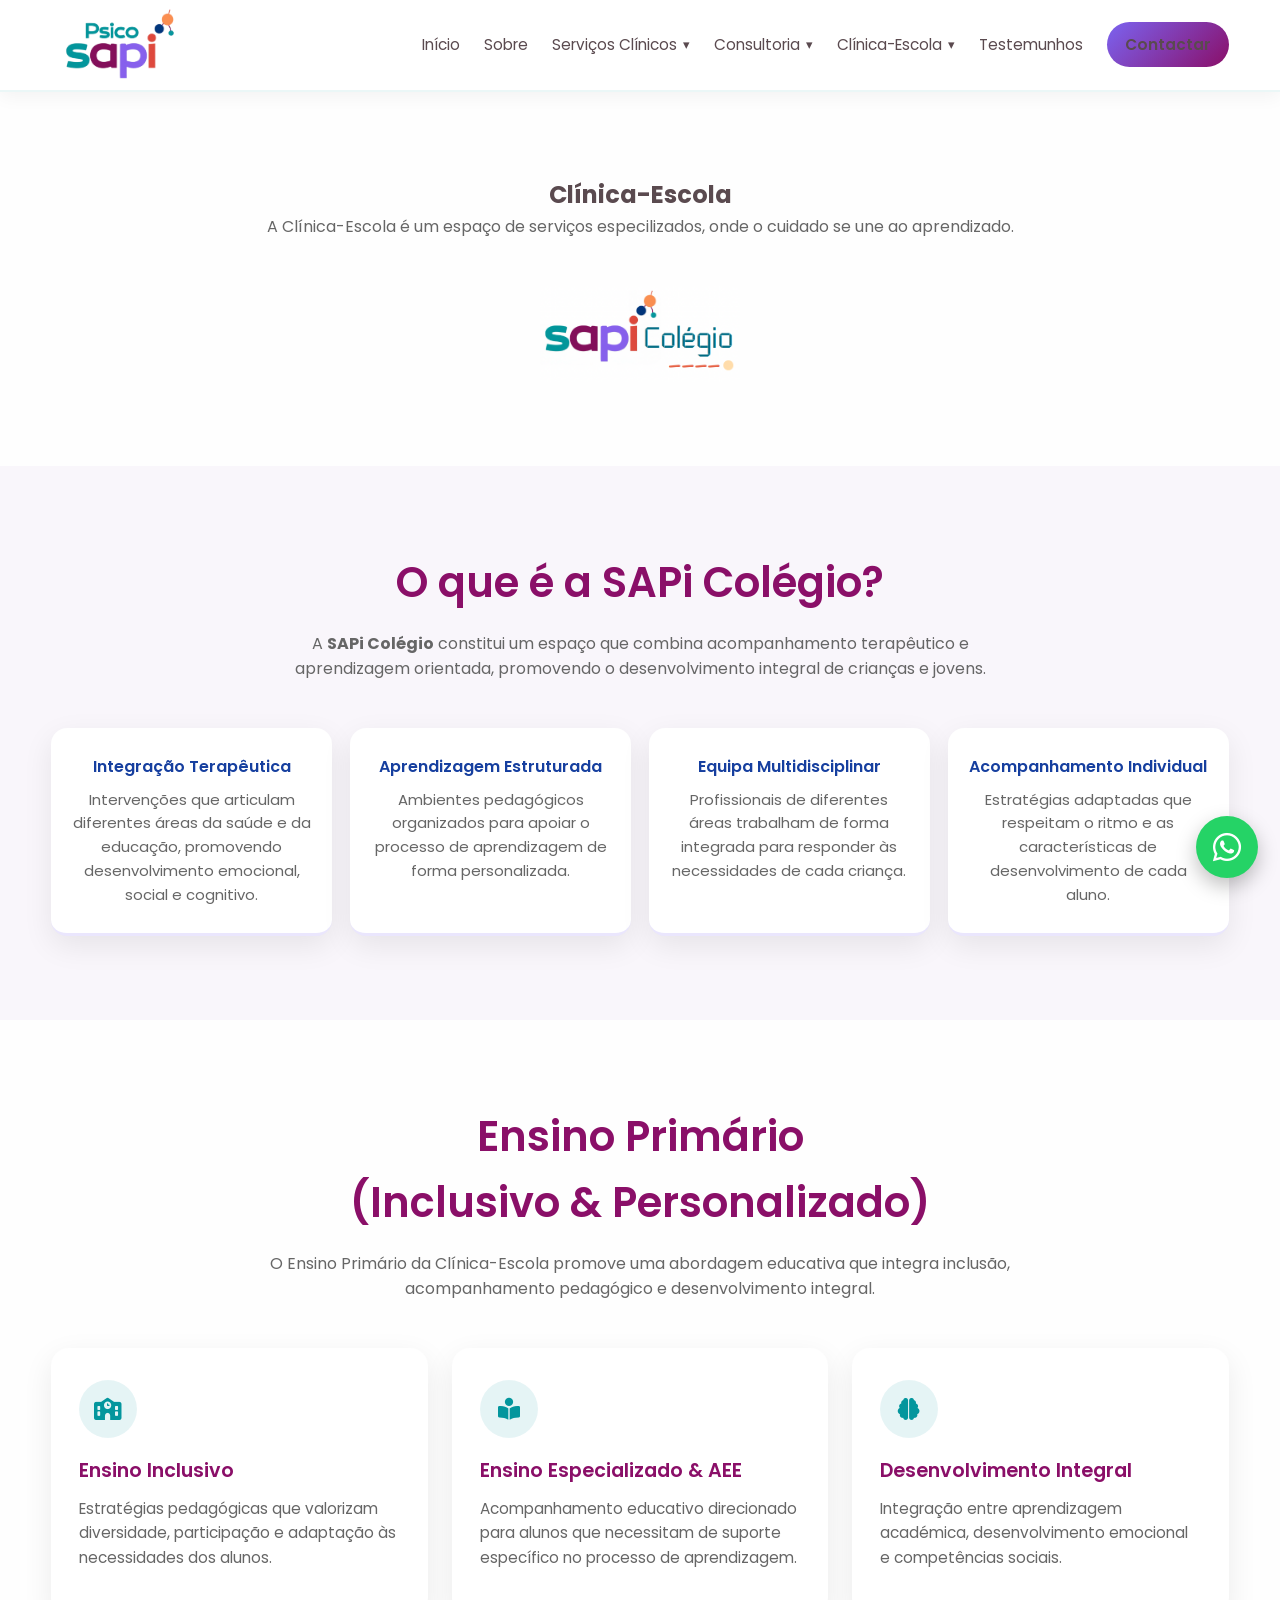
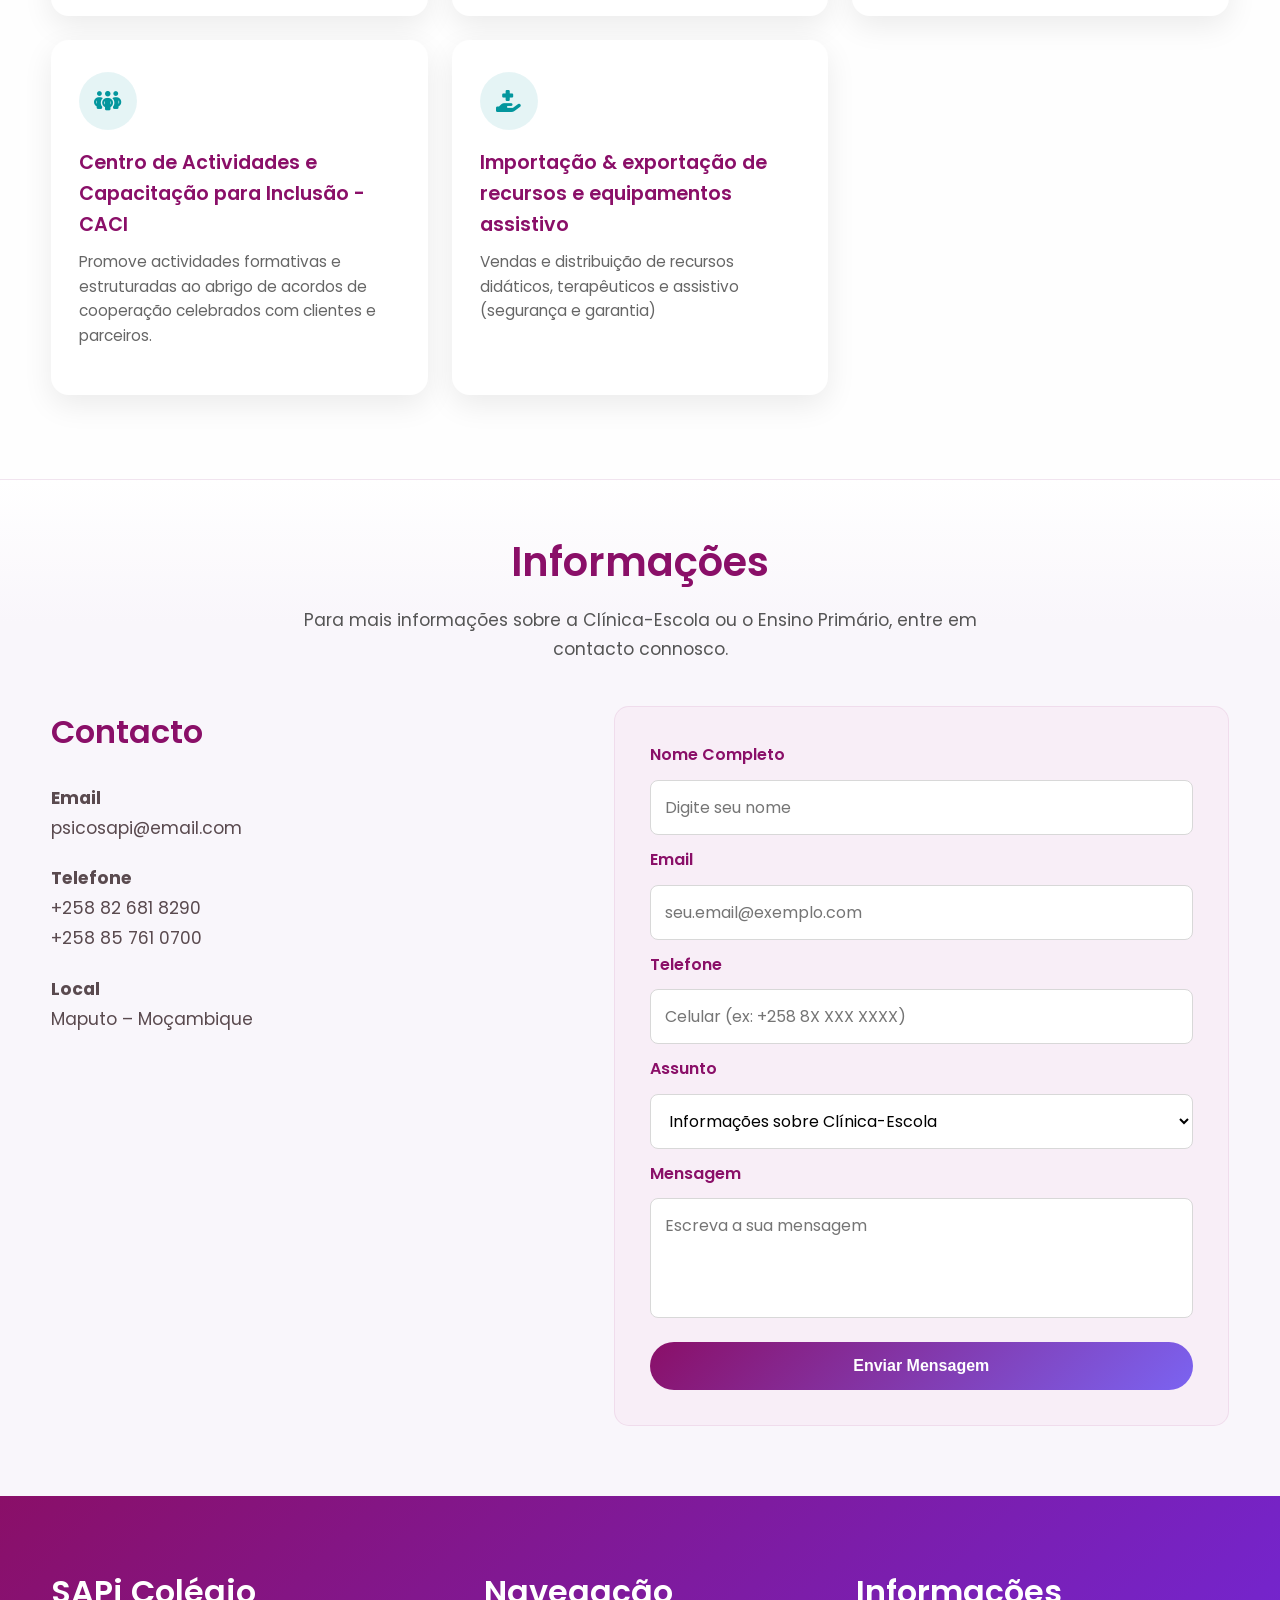
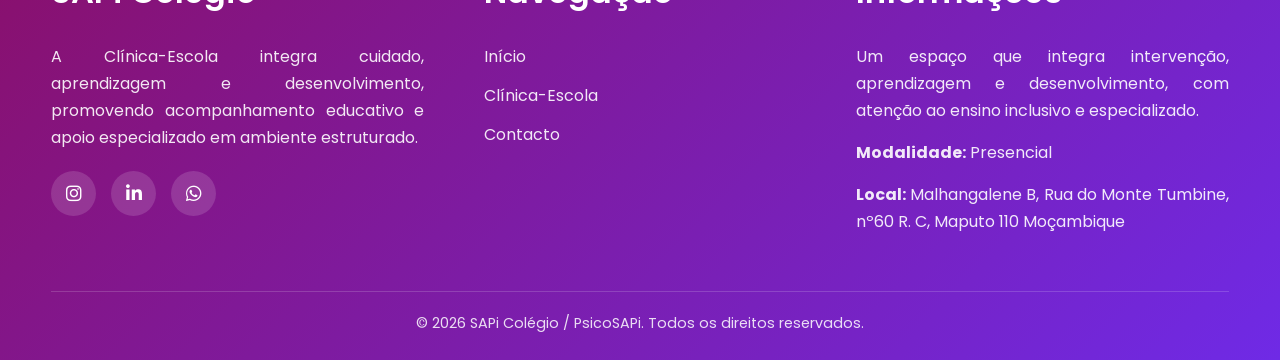
==== clinica-escola.html @ 0dd9391e "Botao automatico de scroll up" ====
<!DOCTYPE html>
<html lang="pt">

<head>

    <meta charset="UTF-8">
    <meta name="viewport" content="width=device-width, initial-scale=1.0">

    <title>Clínica-Escola | PsicoSAPi</title>

    <link rel="stylesheet" href="css/style.css">
    <link rel="icon" type="image/png" href="asset/img/logo/logo.png">

    <link href="https://fonts.googleapis.com/css2?family=Poppins:wght@300;400;500;600;700&display=swap"
        rel="stylesheet">

    <link rel="stylesheet" href="https://cdnjs.cloudflare.com/ajax/libs/font-awesome/6.5.1/css/all.min.css">

</head>


<body>

    <header class="topbar">
        <div class="container navbar">
            <a href="#inicio" class="logo">
                <img src="asset/img/logo/logo.png" alt="PsicoSAPi Logo" />
            </a>

            <button class="menu-toggle" id="menuToggle" aria-label="Abrir menu">☰</button>

            <nav>
                <ul class="nav-links" id="navLinks">
                    <li><a href="index.html#inicio">Início</a></li>
                    <li><a href="sobre.html">Sobre</a></li>

                    <li class="dropdown">
                        <a href="index.html#servicos" class="dropdown-toggle">
                            Serviços Clínicos <span class="dropdown-arrow">▾</span>
                        </a>
                        <ul class="dropdown-menu">
                            <li><a href="index.html#servicos">Avaliação e Diagnóstico</a></li>
                            <li><a href="index.html#servicos">Psicoterapias</a></li>
                            <li><a href="index.html#servicos">Treino e Orientação Parental</a></li>
                            <li><a href="index.html#servicos">Terapia da Fala</a></li>
                            <li><a href="index.html#servicos">Terapia Ocupacional</a></li>
                            <li><a href="index.html#servicos">Terapia Nutricional</a></li>
                            <li><a href="index.html#servicos">Terapia ABA</a></li>
                            <li><a href="index.html#servicos">Pedagogia Especializada | Ludicidade</a></li>
                        </ul>
                    </li>

                    <li class="dropdown">
                        <a href="consultoria.html" class="dropdown-toggle">
                            Consultoria <span class="dropdown-arrow">▾</span>
                        </a>
                        <ul class="dropdown-menu">
                            <li><a href="consultoria.html#pedagogia">Pedagogia Corporativa</a></li>
                            <li><a href="consultoria.html#recrutamento">Seleção &amp; Recrutamento</a></li>
                            <li><a href="consultoria.html#td">Treinamento &amp; Desenvolvimento (T&amp;D)</a></li>
                            <li><a href="consultoria.html">Educação &amp; Saúde</a></li>
                        </ul>
                    </li>

                    <li class="dropdown">
                        <a href="clinica-escola.html" class="dropdown-toggle">
                            Clínica-Escola <span class="dropdown-arrow">▾</span>
                        </a>
                        <ul class="dropdown-menu">
                            <li><a href="clinica-escola.html">Ensino Primário (Inclusivo e
                                    Especializado)</a></li>
                            <li><a href="clinica-escola.html">Centro de Actividades &amp; Capacitação para Inclusão -
                                    ACCI.</a></li>
                            <li><a href="clinica-escola.html">Importação & exportação de recursos e equipamentos
                                    assistivo</a></li>
                        </ul>
                    </li>

                    <li><a href="testemunhos.html">Testemunhos</a></li>
                    <li><a href="index.html#contacto" class="nav-cta">Contactar</a></li>
                </ul>
            </nav>
        </div>
    </header>



    <main>


        <section class="section">

            <div class="container">

                <div class="section-title">

                    <h1>Clínica-Escola</h1>

                    <p>
                        A Clínica-Escola é um espaço de serviços especilizados, onde o cuidado se une ao aprendizado.
                    </p>

                </div>


                <div style="text-align:center; margin-top:40px;">

                    <img src="asset/img/logo/sapicolegio.png" alt="Sapicolégio" style="max-width:200px; margin:auto;">

                </div>

            </div>

        </section>



        <section class="section section-light">

            <div class="container">

                <div class="section-title">

                    <h2>O que é a SAPi Colégio?</h2>

                    <p>
                        A <strong>SAPi Colégio</strong> constitui um espaço que combina acompanhamento
                        terapêutico e aprendizagem orientada, promovendo o desenvolvimento
                        integral de crianças e jovens.
                    </p>

                </div>


                <div class="support-grid">

                    <div class="support-item">

                        <h4>Integração Terapêutica</h4>

                        <p>
                            Intervenções que articulam diferentes áreas da saúde e da educação,
                            promovendo desenvolvimento emocional, social e cognitivo.
                        </p>

                    </div>


                    <div class="support-item">

                        <h4>Aprendizagem Estruturada</h4>

                        <p>
                            Ambientes pedagógicos organizados para apoiar o processo
                            de aprendizagem de forma personalizada.
                        </p>

                    </div>


                    <div class="support-item">

                        <h4>Equipa Multidisciplinar</h4>

                        <p>
                            Profissionais de diferentes áreas trabalham de forma integrada
                            para responder às necessidades de cada criança.
                        </p>

                    </div>


                    <div class="support-item">

                        <h4>Acompanhamento Individual</h4>

                        <p>
                            Estratégias adaptadas que respeitam o ritmo e as características
                            de desenvolvimento de cada aluno.
                        </p>

                    </div>

                </div>

            </div>

        </section>



        <section class="section" id="ensino-primario">

            <div class="container">

                <div class="section-title">

                    <h2>Ensino Primário <br>(Inclusivo & Personalizado)</h2>

                    <p>
                        O Ensino Primário da Clínica-Escola promove uma abordagem educativa
                        que integra inclusão, acompanhamento pedagógico e desenvolvimento integral.
                    </p>

                </div>


                <div class="services-grid">


                    <article class="service-card">

                        <div class="service-icon">
                            <i class="fa-solid fa-school"></i>
                        </div>

                        <h3>Ensino Inclusivo</h3>

                        <p>
                            Estratégias pedagógicas que valorizam diversidade,
                            participação e adaptação às necessidades dos alunos.
                        </p>

                    </article>



                    <article class="service-card">

                        <div class="service-icon">
                            <i class="fa-solid fa-book-open-reader"></i>
                        </div>

                        <h3>Ensino Especializado & AEE</h3>

                        <p>
                            Acompanhamento educativo direcionado para alunos que
                            necessitam de suporte específico no processo de aprendizagem.
                        </p>

                    </article>



                    <article class="service-card">

                        <div class="service-icon">
                            <i class="fa-solid fa-brain"></i>
                        </div>

                        <h3>Desenvolvimento Integral</h3>

                        <p>
                            Integração entre aprendizagem académica,
                            desenvolvimento emocional e competências sociais.
                        </p>

                    </article>

                    <article class="service-card">

                        <div class="service-icon">
                            <i class="fa-solid fa-people-group"></i>
                        </div>

                        <h3>Centro de Actividades e Capacitação para Inclusão - CACI</h3>

                        <p>
                            Promove actividades formativas e estruturadas ao abrigo de acordos de cooperação celebrados
                            com clientes e parceiros.
                        </p>

                    </article>
                    <article class="service-card">

                        <div class="service-icon">
                            <i class="fa-solid fa-hand-holding-medical"></i>
                        </div>

                        <h3>Importação & exportação de recursos e equipamentos assistivo</h3>

                        <p>
                            Vendas e distribuição de recursos didáticos, terapêuticos e assistivo
                            (segurança e garantia)
                        </p>

                    </article>


                </div>

            </div>

        </section>



        <section class="contact-section">

            <div class="container">

                <div class="contact-title">

                    <h2>Informações</h2>

                    <p>
                        Para mais informações sobre a Clínica-Escola ou o Ensino Primário,
                        entre em contacto connosco.
                    </p>

                </div>

            </div>


            <div class="container contact-container">

                <div class="contact-info">

                    <h2>Contacto</h2>

                    <p>
                        <strong>Email</strong><br>
                        psicosapi@email.com
                    </p>

                    <p>
                        <strong>Telefone</strong><br>
                        +258 82 681 8290 <br>
                        +258 85 761 0700
                    </p>

                    <p>
                        <strong>Local</strong><br>
                        Maputo – Moçambique
                    </p>

                </div>


                <div class="contact-form">

                    <form>

                        <label>Nome Completo</label>
                        <input type="text" placeholder="Digite seu nome" required>

                        <label>Email</label>
                        <input type="email" placeholder="seu.email@exemplo.com" required>

                        <label>Telefone</label>
                        <input type="tel" placeholder="Celular (ex: +258 8X XXX XXXX)">

                        <label>Assunto</label>

                        <select>

                            <option>Informações sobre Clínica-Escola</option>
                            <option>Centro de Actividades e Capacitação para Inclusão (ACCI)</option>

                        </select>

                        <label>Mensagem</label>

                        <textarea placeholder="Escreva a sua mensagem"></textarea>

                        <button type="submit" class="contact-btn">
                            Enviar Mensagem
                        </button>

                    </form>

                </div>

            </div>

        </section>


    </main>


    <footer class="footer">
        <div class="container footer-content">
            <div class="footer-column">
                <h3>SAPi Colégio</h3>
                <p>
                    A Clínica-Escola integra cuidado, aprendizagem e desenvolvimento,
                    promovendo acompanhamento educativo e apoio especializado em ambiente estruturado.
                </p>

                <div class="footer-socials">
                    <a href="https://www.instagram.com/psicosapi/" aria-label="Instagram">
                        <i class="fa-brands fa-instagram"></i>
                    </a>

                    <a href="https://mz.linkedin.com/in/psicosapi-aprendizagem-e-consultoria-117a651ab"
                        aria-label="LinkedIn">
                        <i class="fa-brands fa-linkedin-in"></i>
                    </a>

                    <a href="https://wa.me/258826818290" aria-label="WhatsApp">
                        <i class="fa-brands fa-whatsapp"></i>
                    </a>
                </div>
            </div>

            <div class="footer-column">
                <h3>Navegação</h3>
                <ul class="footer-links">
                    <li><a href="index.html#inicio">Início</a></li>
                    <li><a href="clinica-escola.html">Clínica-Escola</a></li>
                    <li><a href="index.html#contacto">Contacto</a></li>
                </ul>
            </div>

            <div class="footer-column">
                <h3>Informações</h3>
                <p>
                    Um espaço que integra intervenção, aprendizagem e desenvolvimento,
                    com atenção ao ensino inclusivo e especializado.
                </p>
                <p><strong>Modalidade:</strong> Presencial</p>
                <p><strong>Local:</strong> Malhangalene B, Rua do Monte Tumbine, nº60 R. C, Maputo 110 Moçambique</p>
            </div>
        </div>

        <div class="container footer-bottom">
            <p>© 2026 SAPi Colégio / PsicoSAPi. Todos os direitos reservados.</p>
        </div>
    </footer>
    <script src="js/script.js"></script>
    <button id="scrollToTopBtn" title="Voltar ao topo"><i class="fa-solid fa-arrow-up"></i></button>
    <a href="https://wa.me/258826818290" class="whatsapp-button" target="_blank" aria-label="WhatsApp">
        <i class="fa-brands fa-whatsapp"></i>
    </a>
</body>

</html>
---- css/style.css ----
:root {
    --primary: #8a0f68;
    --primary-dark: #6c0c52;
    --secondary: #eef8f8;
    --accent: #7b63f1;
    --accent-dark: #6449dc;
    --teal: #03969d;
    --teal-dark: #027b81;
    --coral: #e65a47;
    --orange: #f29a57;
    --blue: #163f9f;
    --text: #5a4a4f;
    --muted: #666666;
    --bg: #fefefe;
    --bg-soft: #f9f6fb;
    --white: #ffffff;
    --shadow: 0 10px 30px rgba(0, 0, 0, 0.08);
    --radius: 18px;
    --max: 1180px;
}

* {
    margin: 0;
    padding: 0;
    box-sizing: border-box;
}

html {
    scroll-behavior: smooth;
}

html,
body {
    overflow-x: hidden;
}

body {
    font-family: 'Poppins', Arial, Helvetica, sans-serif;
    color: var(--text);
    background: var(--bg);
    line-height: 1.6;
}

img {
    max-width: 100%;
    display: block;
}

a {
    text-decoration: none;
    color: inherit;
}

.container {
    width: min(92%, var(--max));
    margin: 0 auto;
}

/* ÂNCORAS */
#inicio,
#sobre,
#servicos,
#apoio,
#contacto,
#parceiros {
    scroll-margin-top: 120px;
}

/* HEADER */
.topbar {
    background: var(--white);
    position: sticky;
    top: 0;
    z-index: 1000;
    box-shadow: 0 4px 18px rgba(0, 0, 0, 0.05);
    border-bottom: 2px solid rgba(3, 150, 157, 0.08);
}

.navbar {
    min-height: 90px;
    display: flex;
    align-items: center;
    justify-content: space-between;
    gap: 18px;
    position: relative;
}

.logo {
    display: flex;
    align-items: center;
    flex-shrink: 0;
}

.logo img {
    height: 72px;
    width: auto;
}

.nav-links {
    display: flex;
    align-items: center;
    gap: 24px;
    list-style: none;
}

.nav-links a {
    font-size: 0.96rem;
    color: var(--text);
    transition: 0.25s ease;
    position: relative;
}

.nav-links a:hover {
    color: var(--teal);
}

.nav-links a::after {
    content: "";
    position: absolute;
    width: 0;
    height: 2px;
    background: var(--teal);
    left: 0;
    bottom: -4px;
    transition: 0.3s;
}

.nav-links a:hover::after {
    width: 100%;
}

.nav-cta {
    padding: 12px 18px;
    border-radius: 999px;
    background: linear-gradient(135deg, var(--accent), var(--primary));
    color: var(--white);
    font-weight: 600;
    transition: 0.25s ease;
}

.nav-cta:hover {
    background: linear-gradient(135deg, var(--primary), var(--accent));
    transform: translateY(-1px);
}

.menu-toggle {
    display: none;
    background: none;
    border: none;
    font-size: 2rem;
    color: var(--primary);
    cursor: pointer;
    line-height: 1;
    padding: 6px 10px;
    margin-left: auto;
}

/* HERO */
.hero {
    background:
        linear-gradient(rgba(3, 150, 157, 0.55), rgba(138, 15, 104, 0.70)),
        url('../asset/img/about/ambiente.jpg') center/cover no-repeat;
    color: var(--white);
    padding: 110px 0 120px;
}

.hero-content {
    max-width: 720px;
    margin: 0 auto;
    text-align: center;
}

.eyebrow {
    display: inline-block;
    margin-bottom: 18px;
    padding: 8px 14px;
    border: 1px solid rgba(255, 255, 255, 0.28);
    border-radius: 999px;
    background: rgba(255, 255, 255, 0.12);
    font-size: 0.88rem;
}

.hero h1 {
    font-size: clamp(2.2rem, 5vw, 4.2rem);
    line-height: 1.1;
    margin-bottom: 20px;
}

.hero p {
    font-size: 1.08rem;
    max-width: 620px;
    margin: 0 auto 28px;
    color: rgba(255, 255, 255, 0.94);
}

.hero-actions {
    display: flex;
    gap: 14px;
    flex-wrap: wrap;
    justify-content: center;
}

.btn {
    display: inline-flex;
    align-items: center;
    justify-content: center;
    padding: 14px 22px;
    border-radius: 999px;
    font-weight: 600;
    transition: 0.25s ease;
    border: 2px solid transparent;
}

.btn-primary {
    background: linear-gradient(135deg, var(--coral), var(--orange));
    color: var(--white);
}

.btn-primary:hover {
    background: linear-gradient(135deg, var(--orange), var(--coral));
    transform: translateY(-2px);
}

.btn-outline {
    border-color: rgba(255, 255, 255, 0.8);
    color: var(--white);
    background: transparent;
}

.btn-outline:hover {
    background: rgba(255, 255, 255, 0.12);
}

/* SEÇÕES GERAIS */
.section {
    padding: 84px 0;
}

.section-light {
    background: var(--bg-soft);
}

.section-title {
    text-align: center;
    max-width: 760px;
    margin: 0 auto 46px;
}

.section-title h2 {
    color: var(--primary);
    font-size: clamp(1.8rem, 3.5vw, 2.6rem);
    margin-bottom: 14px;
    font-weight: 600;
}

.section-title p {
    color: var(--muted);
    font-weight: 400;
}

/* ABOUT */
#sobre {
    padding-top: 40px;
    padding-bottom: 50px;
}

.about-grid {
    display: grid;
    grid-template-columns: 1fr 1fr;
    gap: 38px;
    align-items: center;
}

.about-card {
    background: var(--white);
    border-radius: var(--radius);
    box-shadow: var(--shadow);
    overflow: hidden;
}

.about-image {
    min-height: 380px;
    background: url('../asset/img/about/equipe.jpg') center center / cover no-repeat;
}

.about-text h3 {
    font-size: 1.7rem;
    color: var(--primary);
    margin-bottom: 16px;
    font-weight: 600;
    text-align: center;
}

.about-text p {
    color: var(--muted);
    margin-bottom: 14px;
}

.about-points {
    display: grid;
    gap: 12px;
    margin-top: 20px;
}

.about-points div {
    background: var(--white);
    padding: 14px 16px;
    border-left: 4px solid var(--teal);
    border-radius: 12px;
    box-shadow: 0 8px 20px rgba(0, 0, 0, 0.04);
}

/* SERVICES */
#servicos {
    padding-top: 40px;
    padding-bottom: 50px;
}

.services-grid {
    display: grid;
    grid-template-columns: repeat(3, 1fr);
    gap: 24px;
}

.service-card {
    background: var(--white);
    border-radius: var(--radius);
    padding: 28px;
    box-shadow: var(--shadow);
    transition: 0.25s ease;
    border-top: 4px solid transparent;
    display: flex;
    flex-direction: column;
}

.service-card:hover {
    transform: translateY(-6px);
    border-top-color: var(--accent);
}

.service-icon {
    width: 58px;
    height: 58px;
    border-radius: 50%;
    display: flex;
    align-items: center;
    justify-content: center;
    background: rgba(3, 150, 157, 0.10);
    color: var(--teal);
    font-size: 22px;
    margin-bottom: 18px;
}

.service-card h3 {
    color: var(--primary);
    margin-bottom: 10px;
    font-size: 1.2rem;
    font-weight: 600;
}

.service-card p {
    color: var(--muted);
    font-size: 0.96rem;
    margin-bottom: 18px;
}

.service-btn {
    margin-top: auto;
    display: inline-flex;
    align-items: center;
    justify-content: center;
    align-self: flex-start;
    padding: 11px 18px;
    border-radius: 999px;
    background: linear-gradient(135deg, var(--coral), var(--orange));
    color: var(--white);
    font-size: 0.92rem;
    font-weight: 700;
    transition: 0.3s ease;
}

.service-btn:hover {
    transform: translateY(-2px);
    background: linear-gradient(135deg, var(--orange), var(--coral));
}

/* SUPPORT */
#apoio {
    background: #ffffff;
    padding-top: 30px;
    padding-bottom: 40px;
}

.support-grid {
    display: grid;
    grid-template-columns: repeat(4, 1fr);
    gap: 18px;
}

.support-item {
    background: var(--white);
    text-align: center;
    padding: 26px 18px;
    border-radius: 16px;
    box-shadow: var(--shadow);
    border-bottom: 3px solid rgba(123, 99, 241, 0.16);
    transition: 0.25s ease;
}

.support-item:hover {
    transform: translateY(-6px);
    border-bottom-color: var(--accent);
}

.support-item h4 {
    color: var(--blue);
    margin-bottom: 8px;
    font-weight: 600;
}

.support-item p {
    color: var(--muted);
    font-size: 0.93rem;
}

/* DIVIDER */
.section-divider {
    width: 100%;
    height: 1px;
    background: linear-gradient(to right,
            transparent,
            rgba(138, 15, 104, 0.25),
            transparent);
    margin: 40px 0;
}

/* PARTNERS */
#parceiros {
    padding-top: 10px;
    padding-bottom: 50px;
}

.partners-section {
    background: var(--white);
    overflow: hidden;
}

.partners-slider {
    width: 100%;
    overflow: hidden;
    position: relative;
    margin-top: 10px;
}

.partners-track {
    display: flex;
    align-items: center;
    gap: 28px;
    width: max-content;
    animation: partnersScroll 28s linear infinite;
}

.partner-logo {
    flex: 0 0 auto;
    width: 190px;
    height: 95px;
    background: var(--white);
    border-radius: 16px;
    display: flex;
    align-items: center;
    justify-content: center;
    box-shadow: var(--shadow);
    padding: 18px;
}

.partner-logo img {
    max-width: 100%;
    max-height: 55px;
    object-fit: contain;
    opacity: 1;
    transition: 0.3s ease;
}

.partner-logo:hover img {
    transform: scale(1.03);
}

@keyframes partnersScroll {
    from {
        transform: translateX(0);
    }

    to {
        transform: translateX(-50%);
    }
}

/* CONTACT */
.contact-section {
    padding: 50px 0 70px;
    background: linear-gradient(to bottom, #ffffff 0%, #f9f6fb 14%, #f9f6fb 100%);
    border-top: 1px solid rgba(138, 15, 104, 0.08);
    overflow: hidden;
}

.contact-title {
    text-align: center;
    margin-bottom: 42px;
}

.contact-title h2 {
    color: var(--primary);
    font-size: 2.5rem;
    margin-bottom: 12px;
    font-weight: 600;
}

.contact-title p {
    color: #555;
    max-width: 700px;
    margin: 0 auto;
    line-height: 1.7;
    font-size: 1.08rem;
}

.contact-container,
.contact-info,
.contact-form {
    min-width: 0;
}

.contact-container {
    display: grid;
    grid-template-columns: 1fr 1.2fr;
    gap: 50px;
    align-items: start;
}

.contact-info h2 {
    color: var(--primary);
    margin-bottom: 25px;
    font-size: 2rem;
    font-weight: 600;
}

.contact-info p {
    margin-bottom: 20px;
    line-height: 1.75;
    font-size: 1.08rem;
}

.contact-form {
    background: #f8eef7;
    padding: 35px;
    border-radius: 15px;
    border: 1px solid rgba(138, 15, 104, 0.08);
    width: 100%;
}

.contact-form form {
    display: flex;
    flex-direction: column;
    gap: 12px;
    width: 100%;
}

.contact-form label {
    font-weight: 600;
    color: var(--primary);
    font-size: 1rem;
}

.contact-form input,
.contact-form select,
.contact-form textarea {
    width: 100%;
    max-width: 100%;
    padding: 14px;
    border-radius: 8px;
    border: 1px solid #d8d8d8;
    font-size: 1rem;
    font-family: inherit;
    background: var(--white);
}

.contact-form input:focus,
.contact-form select:focus,
.contact-form textarea:focus {
    outline: none;
    border-color: var(--accent);
    box-shadow: 0 0 0 3px rgba(123, 99, 241, 0.14);
}

.contact-form textarea {
    min-height: 120px;
    resize: none;
}

.contact-btn {
    margin-top: 12px;
    background: linear-gradient(135deg, var(--primary), var(--accent));
    color: white;
    padding: 15px 18px;
    border: none;
    border-radius: 25px;
    font-weight: 600;
    font-size: 1rem;
    cursor: pointer;
    transition: 0.3s;
}

.contact-btn:hover {
    background: linear-gradient(135deg, var(--teal), var(--accent));
}

/* FOOTER */
.footer {
    background: linear-gradient(135deg, var(--primary), #6f2ae6);
    padding: 70px 0 25px;
    color: #ffffff;
}

.footer-content {
    display: grid;
    grid-template-columns: 1.2fr 1fr 1.2fr;
    gap: 60px;
}

.footer-column h3 {
    font-size: 2rem;
    margin-bottom: 25px;
    color: #ffffff;
    font-weight: 600;
}

.footer-column p,
.footer-links a {
    font-size: 1rem;
    line-height: 1.7;
    color: rgba(255, 255, 255, 0.90);
    text-align: justify;
}

.footer-column p {
    margin-bottom: 15px;
}

.footer-links {
    list-style: none;
}

.footer-links li {
    margin-bottom: 12px;
}

.footer-links a {
    transition: 0.3s;
}

.footer-links a:hover {
    color: #9ff3f1;
}

.footer-socials {
    display: flex;
    gap: 15px;
    margin-top: 20px;
}

.footer-socials a {
    width: 45px;
    height: 45px;
    border-radius: 50%;
    background: rgba(255, 255, 255, 0.14);
    display: flex;
    align-items: center;
    justify-content: center;
    color: #ffffff;
    font-size: 18px;
    transition: 0.3s;
}

.footer-socials a:hover {
    background: var(--coral);
    transform: translateY(-2px);
}

.footer-bottom {
    border-top: 1px solid rgba(255, 255, 255, 0.16);
    margin-top: 40px;
    padding-top: 20px;
    text-align: center;
}

.footer-bottom p {
    font-size: 0.9rem;
    margin: 0;
    color: rgba(255, 255, 255, 0.85);
}

/* WHATSAPP */
.whatsapp-button {
    position: fixed;
    bottom: 22px;
    right: 22px;
    width: 62px;
    height: 62px;
    background: #25D366;
    border-radius: 50%;
    display: flex;
    align-items: center;
    justify-content: center;
    box-shadow: 0 8px 20px rgba(0, 0, 0, 0.25);
    z-index: 999;
    transition: 0.25s ease;
}

.whatsapp-button:hover {
    transform: scale(1.08);
    background: #20ba5a;
}

.whatsapp-button i {
    color: #ffffff;
    font-size: 32px;
    line-height: 1;
}

/* SCROLL TO TOP BUTTON */
#scrollToTopBtn {
    position: fixed;
    bottom: 22px;
    left: 22px;
    width: 62px;
    height: 62px;
    background: var(--primary);
    color: white;
    border: none;
    border-radius: 50%;
    font-size: 20px;
    cursor: pointer;
    display: none;
    align-items: center;
    justify-content: center;
    box-shadow: 0 8px 20px rgba(0, 0, 0, 0.25);
    z-index: 998;
    transition: 0.25s ease;
}

#scrollToTopBtn:hover {
    transform: scale(1.08);
    background: var(--primary-dark);
}

#scrollToTopBtn i {
    color: white;
    font-size: 24px;
    line-height: 1;
}

/* TABLET */
@media (max-width: 980px) {

    .about-grid,
    .services-grid,
    .support-grid,
    .contact-container,
    .footer-content {
        grid-template-columns: 1fr 1fr;
    }
}

/* MOBILE */
@media (max-width: 760px) {
    .container {
        width: calc(100% - 24px);
    }

    .strategic-partners-card {
        border-radius: 16px;
    }

    .navbar {
        min-height: 82px;
        display: flex;
        align-items: center;
        justify-content: space-between;
    }

    .logo img {
        height: 58px;
    }

    nav {
        margin-left: 0;
    }

    .menu-toggle {
        display: flex !important;
        align-items: center;
        justify-content: center;
        position: relative;
        z-index: 1101;
        font-size: 2rem;
        color: var(--primary);
        background: none;
        border: none;
        cursor: pointer;
    }

    .nav-links {
        position: absolute;
        top: 100%;
        right: 0;
        left: 0;
        background: var(--white);
        padding: 18px 20px;
        flex-direction: column;
        align-items: flex-start;
        gap: 16px;
        display: none;
        box-shadow: 0 10px 24px rgba(0, 0, 0, 0.08);
        border-top: 1px solid rgba(138, 15, 104, 0.08);
        z-index: 1000;
    }

    .nav-links.active {
        display: flex;
    }

    .nav-links li {
        width: 100%;
    }

    .nav-links a {
        width: 100%;
        display: block;
    }

    .nav-cta {
        display: inline-flex;
        width: auto;
    }

    .dropdown-menu {
        position: static;
        min-width: 100%;
        background: transparent;
        box-shadow: none;
        border-radius: 0;
        padding: 8px 0 0 14px;
        opacity: 1;
        visibility: visible;
        transform: none;
        display: none;
    }

    .dropdown.active .dropdown-menu {
        display: block;
    }

    .dropdown-menu a {
        padding: 10px 0;
        white-space: normal;
    }

    .hero {
        padding: 48px 0 56px;
        min-height: auto;
    }

    .section,
    .contact-section {
        padding: 66px 0;
    }

    .hero-content {
        max-width: 100%;
    }

    .eyebrow {
        display: none;
    }

    .hero h1 {
        font-size: 2rem;
        line-height: 1.15;
        margin-bottom: 14px;
    }

    .hero p {
        font-size: 0.98rem;
        line-height: 1.55;
        margin: 0 auto 18px;
        max-width: 100%;
    }

    .hero-actions {
        gap: 10px;
    }

    .btn {
        padding: 12px 18px;
        font-size: 0.95rem;
    }

    .about-grid,
    .services-grid,
    .support-grid,
    .contact-container,
    .footer-content {
        grid-template-columns: 1fr;
    }

    .about-image {
        min-height: 300px;
    }

    .contact-container {
        gap: 24px;
    }

    .contact-form {
        padding: 22px;
        border-radius: 14px;
    }

    .contact-form textarea {
        min-height: 140px;
    }

    .contact-title h2 {
        font-size: 2.1rem;
    }

    .contact-title p,
    .contact-info p,
    .contact-form label,
    .contact-form input,
    .contact-form select,
    .contact-form textarea,
    .contact-btn {
        font-size: 1rem;
    }

    .contact-info,
    .contact-form {
        overflow-wrap: break-word;
    }

    .footer-column h3 {
        font-size: 1.6rem;
    }

    .partners-section {
        padding: 40px 0 60px;
    }

    .partner-logo {
        width: 150px;
        height: 80px;
        padding: 14px;
    }

    .partner-logo img {
        max-height: 42px;
    }

    .partners-track {
        gap: 18px;
        animation: partnersScroll 20s linear infinite;
    }

    #servicos {
        padding-top: 70px;
        padding-bottom: 60px;
    }

    .services-grid {
        grid-template-columns: 1fr;
    }

    .services-grid .service-card:last-child {
        grid-column: auto;
    }

    .hero-title {
        white-space: normal;
        font-size: 2rem;
        line-height: 1.15;
        word-break: keep-all;
    }

    .hero-title {
        display: flex;
        flex-direction: column;
        align-items: center;
        gap: 2px;
        font-size: 1.9rem;
        line-height: 1.1;
        text-align: center;
    }

    .hero-green,
    .hero-blue {
        display: block;
    }

    .testimonial-card-clean {
        flex: 0 0 260px;
    }

    .testimonials-track-clean {
        animation: scrollTestimonials 28s linear infinite;
    }
}

.about-btn-container {
    display: flex;
    justify-content: center;
    margin-top: 10px;
    padding-bottom: 20px;
}

.about-btn {
    display: inline-block;
    padding: 12px 24px;
    border-radius: 999px;
    background: linear-gradient(135deg, var(--primary), var(--accent));
    color: white;
    font-weight: 600;
    font-size: 0.95rem;
    transition: 0.25s ease;
}

.about-btn:hover {
    transform: translateY(-2px);
    background: linear-gradient(135deg, var(--accent), var(--primary));
}

/* ABOUT PAGE */
.about-page-hero {
    padding: 90px 0 70px;
    background: linear-gradient(135deg, rgba(3, 150, 157, 0.08), rgba(138, 15, 104, 0.08));
}

.about-page-hero-content {
    max-width: 760px;
    margin: 0 auto;
    text-align: center;
}

.about-page-hero-content h1 {
    font-size: clamp(2.2rem, 5vw, 3.6rem);
    color: var(--primary);
    margin-bottom: 16px;
}

.about-page-hero-content p {
    color: var(--muted);
    font-size: 1.08rem;
    line-height: 1.7;
}

.about-page-grid {
    display: grid;
    grid-template-columns: 1.1fr 1fr;
    gap: 36px;
    align-items: center;
}

.about-page-text h2 {
    color: var(--primary);
    font-size: 2rem;
    margin-bottom: 18px;
}

.about-page-text p {
    color: var(--muted);
    margin-bottom: 16px;
    line-height: 1.8;
}

.about-page-image-card {
    background: var(--white);
    border-radius: 20px;
    overflow: hidden;
    box-shadow: var(--shadow);
}

.about-page-image-card img {
    width: 100%;
    height: 100%;
    min-height: 420px;
    object-fit: cover;
}

.mvv-grid {
    display: grid;
    grid-template-columns: repeat(3, 1fr);
    gap: 24px;
}

.mvv-card {
    background: var(--white);
    border-radius: 18px;
    padding: 28px;
    box-shadow: var(--shadow);
    text-align: center;
}

.mvv-icon {
    width: 64px;
    height: 64px;
    margin: 0 auto 18px;
    border-radius: 50%;
    background: rgba(3, 150, 157, 0.10);
    color: var(--teal);
    display: flex;
    align-items: center;
    justify-content: center;
    font-size: 24px;
}

.mvv-card h3 {
    color: var(--primary);
    margin-bottom: 10px;
}

.mvv-card p {
    color: var(--muted);
}

.spaces-grid {
    display: grid;
    grid-template-columns: 1fr 1fr;
    gap: 28px;
}

.space-card {
    background: var(--white);
    border-radius: 20px;
    overflow: hidden;
    box-shadow: var(--shadow);
    transition: 0.25s ease;
}

.space-card:hover {
    transform: translateY(-5px);
}

.space-card img,
.video-section-card video {
    width: 100%;
    display: block;
    object-fit: cover;
}

.space-card img {
    height: 320px;
}

.space-content {
    padding: 22px;
}

.space-content h3 {
    color: var(--primary);
    margin-bottom: 10px;
    font-size: 1.3rem;
}

.space-content p {
    color: var(--muted);
    line-height: 1.7;
}

.video-section-card {
    background: var(--white);
    border-radius: 20px;
    overflow: hidden;
    box-shadow: var(--shadow);
}

.video-section-card video {
    max-height: 520px;
    background: #000;
}

.about-page-cta {
    text-align: center;
    max-width: 760px;
    margin: 0 auto;
}

.about-page-cta h2 {
    color: var(--primary);
    font-size: 2.2rem;
    margin-bottom: 14px;
}

.about-page-cta p {
    color: var(--muted);
    margin-bottom: 22px;
    line-height: 1.7;
}

@media (max-width: 980px) {

    .about-page-grid,
    .mvv-grid,
    .spaces-grid {
        grid-template-columns: 1fr;
    }
}

@media (max-width: 760px) {
    .about-page-hero {
        padding: 70px 0 50px;
    }

    .about-page-text h2,
    .about-page-cta h2 {
        font-size: 1.8rem;
    }

    .about-page-image-card img {
        min-height: 300px;
    }

    .space-card img {
        height: 240px;
    }
}

/* DROPDOWN NAV */
.dropdown {
    position: relative;
}

.dropdown-toggle {
    display: inline-flex;
    align-items: center;
    gap: 6px;
}

.dropdown-arrow {
    font-size: 0.8rem;
    line-height: 1;
}

.dropdown-menu {
    position: absolute;
    top: calc(100% + 12px);
    left: 0;
    min-width: 240px;
    background: var(--white);
    border-radius: 14px;
    box-shadow: 0 14px 30px rgba(0, 0, 0, 0.10);
    padding: 10px 0;
    list-style: none;
    opacity: 0;
    visibility: hidden;
    transform: translateY(8px);
    transition: 0.25s ease;
    z-index: 1001;
}

.dropdown-menu li {
    width: 100%;
}

.dropdown-menu a {
    display: block;
    padding: 11px 18px;
    font-size: 0.94rem;
    color: var(--text);
    white-space: nowrap;
}

.dropdown-menu a:hover {
    background: rgba(123, 99, 241, 0.08);
    color: var(--primary);
}

.dropdown:hover .dropdown-menu {
    opacity: 1;
    visibility: visible;
    transform: translateY(0);
}

.hero-title {
    font-size: clamp(2.2rem, 5vw, 4.2rem);
    line-height: 1.1;
    margin-bottom: 20px;
}

.hero-green {
    color: #03969d;
    /* verde da logo */
}

.hero-blue {
    color: #163f9f;
    /* azul da logo */
}

/* PARCEIROS ESTRATÉGICOS */
.partners-strategic-section {
    background: var(--white);
}

.strategic-partners-card {
    background: var(--white);
    border-radius: 20px;
    overflow: hidden;
    box-shadow: var(--shadow);
    border: 1px solid rgba(138, 15, 104, 0.06);

    max-width: 700px;
    /* controla o tamanho da imagem */
    margin: 0 auto;
    /* centraliza o card */
}

.strategic-partners-card img {
    width: 100%;
    height: auto;
    display: block;
}

.testimonial-card {
    transition: 0.4s ease;
    opacity: 0;
    transform: translateY(10px);
}

.testimonial-card.active {
    display: block;
    opacity: 1;
    transform: translateY(0);
}

/* TESTEMUNHOS CLEAN */
.testimonials-slider-clean {
    overflow: hidden;
    width: 100%;
    margin-top: 20px;
}

.testimonials-track-clean {
    display: flex;
    gap: 24px;
    width: max-content;
    animation: scrollTestimonials 40s linear infinite;
}

/* CARD */
.testimonial-card-clean {
    flex: 0 0 320px;
    background: var(--white);
    border-radius: 18px;
    padding: 24px;
    box-shadow: var(--shadow);
    transition: 0.3s ease;
}

.testimonial-card-clean:hover {
    transform: translateY(-5px);
}

/* TEXTO */
.testimonial-card-clean p {
    color: var(--muted);
    font-size: 0.95rem;
    line-height: 1.6;
    margin-bottom: 14px;
}

/* NOME */
.testimonial-card-clean h4 {
    color: var(--primary);
    font-size: 0.9rem;
    font-weight: 600;
}

/* ANIMAÇÃO */
@keyframes scrollTestimonials {
    from {
        transform: translateX(0);
    }

    to {
        transform: translateX(-50%);
    }
}

.testimonial-card-clean::before {
    content: "“";
    font-size: 2rem;
    color: var(--accent);
    display: block;
    margin-bottom: 8px;
}

.testimonials-gallery {
    display: grid;
    grid-template-columns: repeat(3, 1fr);
    gap: 22px;
}

.gallery-card {
    background: var(--white);
    border-radius: 18px;
    overflow: hidden;
    box-shadow: var(--shadow);
    transition: 0.25s ease;
}

.gallery-card:hover {
    transform: translateY(-4px);
}

.gallery-card img {
    width: 100%;
    height: 240px;
    object-fit: contain;
    display: block;
}

.gallery-card-body {
    padding: 16px 18px;
}

.gallery-card-body p {
    color: var(--muted);
    font-size: 0.92rem;
    line-height: 1.6;
    margin: 0;
}

@media (max-width: 760px) {
    .testimonials-gallery {
        display: grid;
        grid-template-columns: 1fr;
        gap: 18px;
    }

    .gallery-card {
        width: 100%;
    }

    .gallery-card img {
        width: 100%;
        height: auto;
        max-height: none;
        object-fit: contain;
    }
}

.video-card video {
    width: 100%;
    height: auto;
    max-height: 260px;
    border-radius: 0;
    object-fit: cover;
    display: block;
}
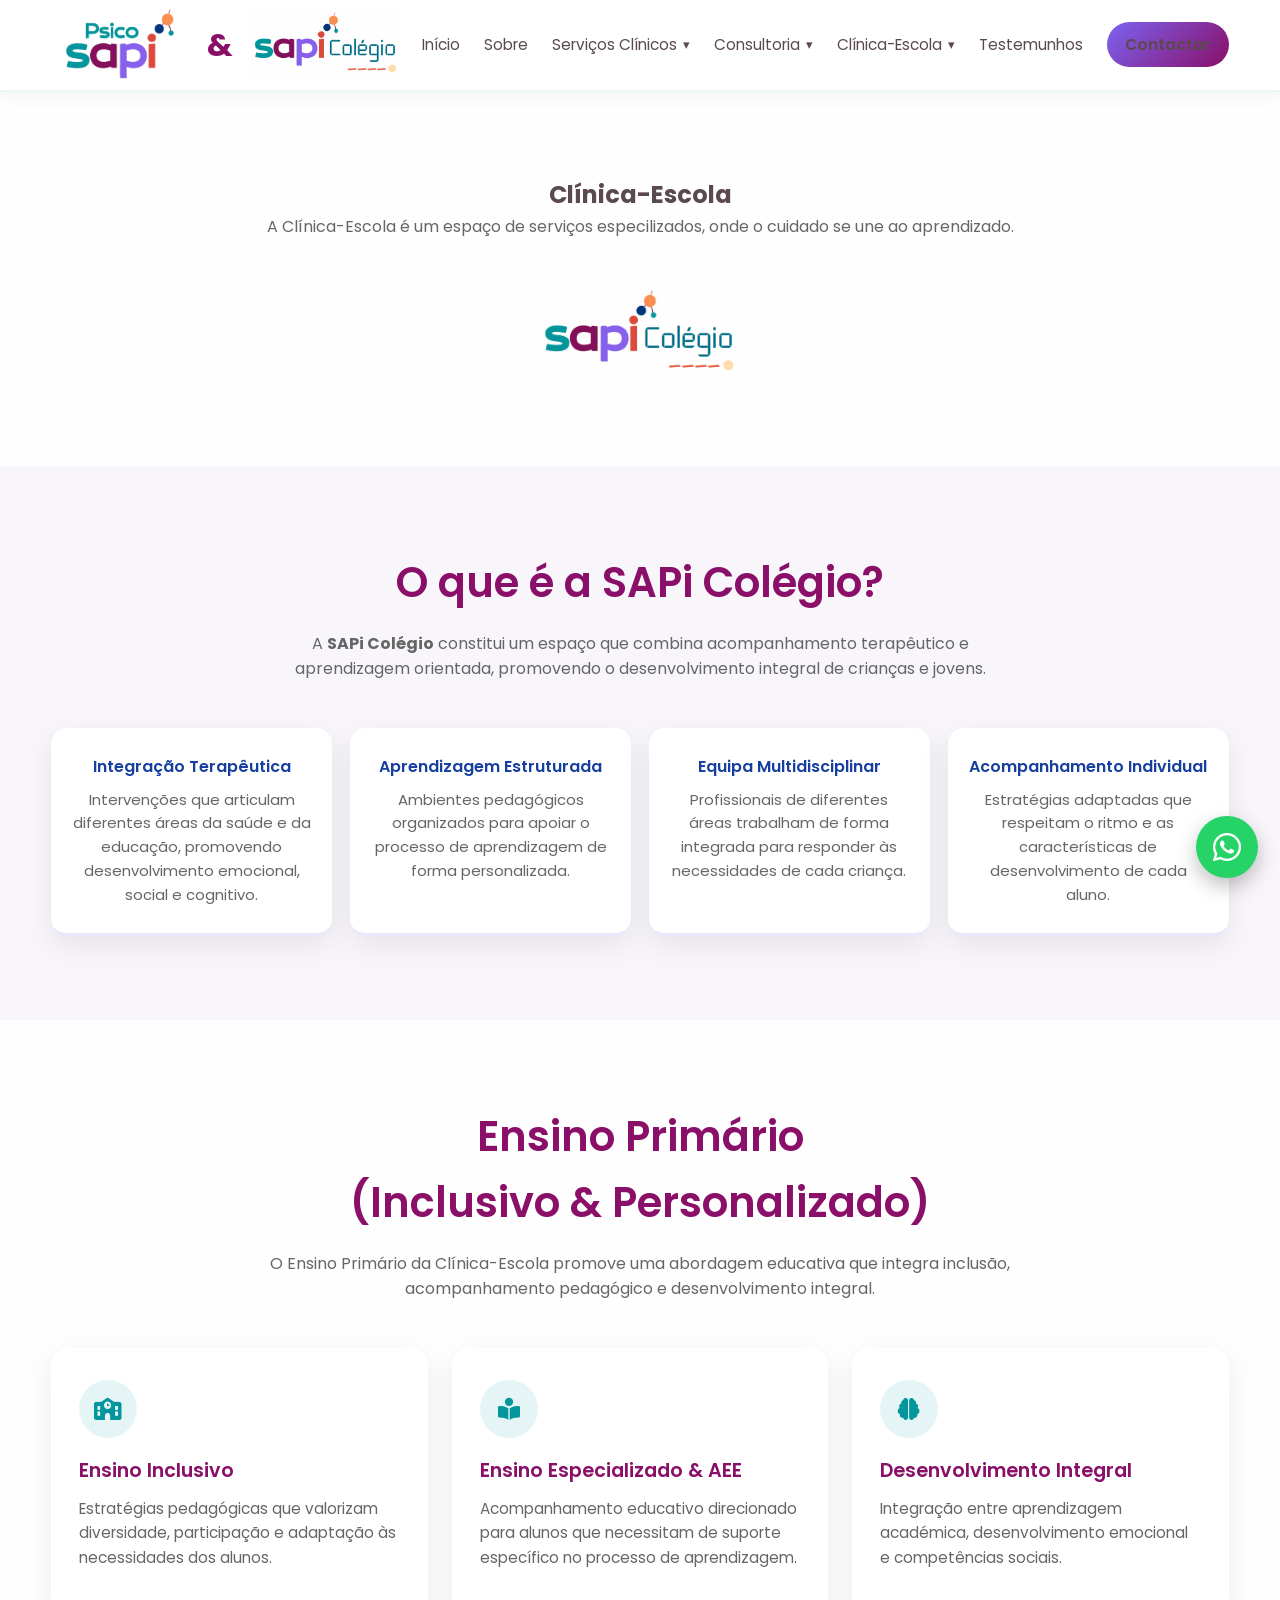
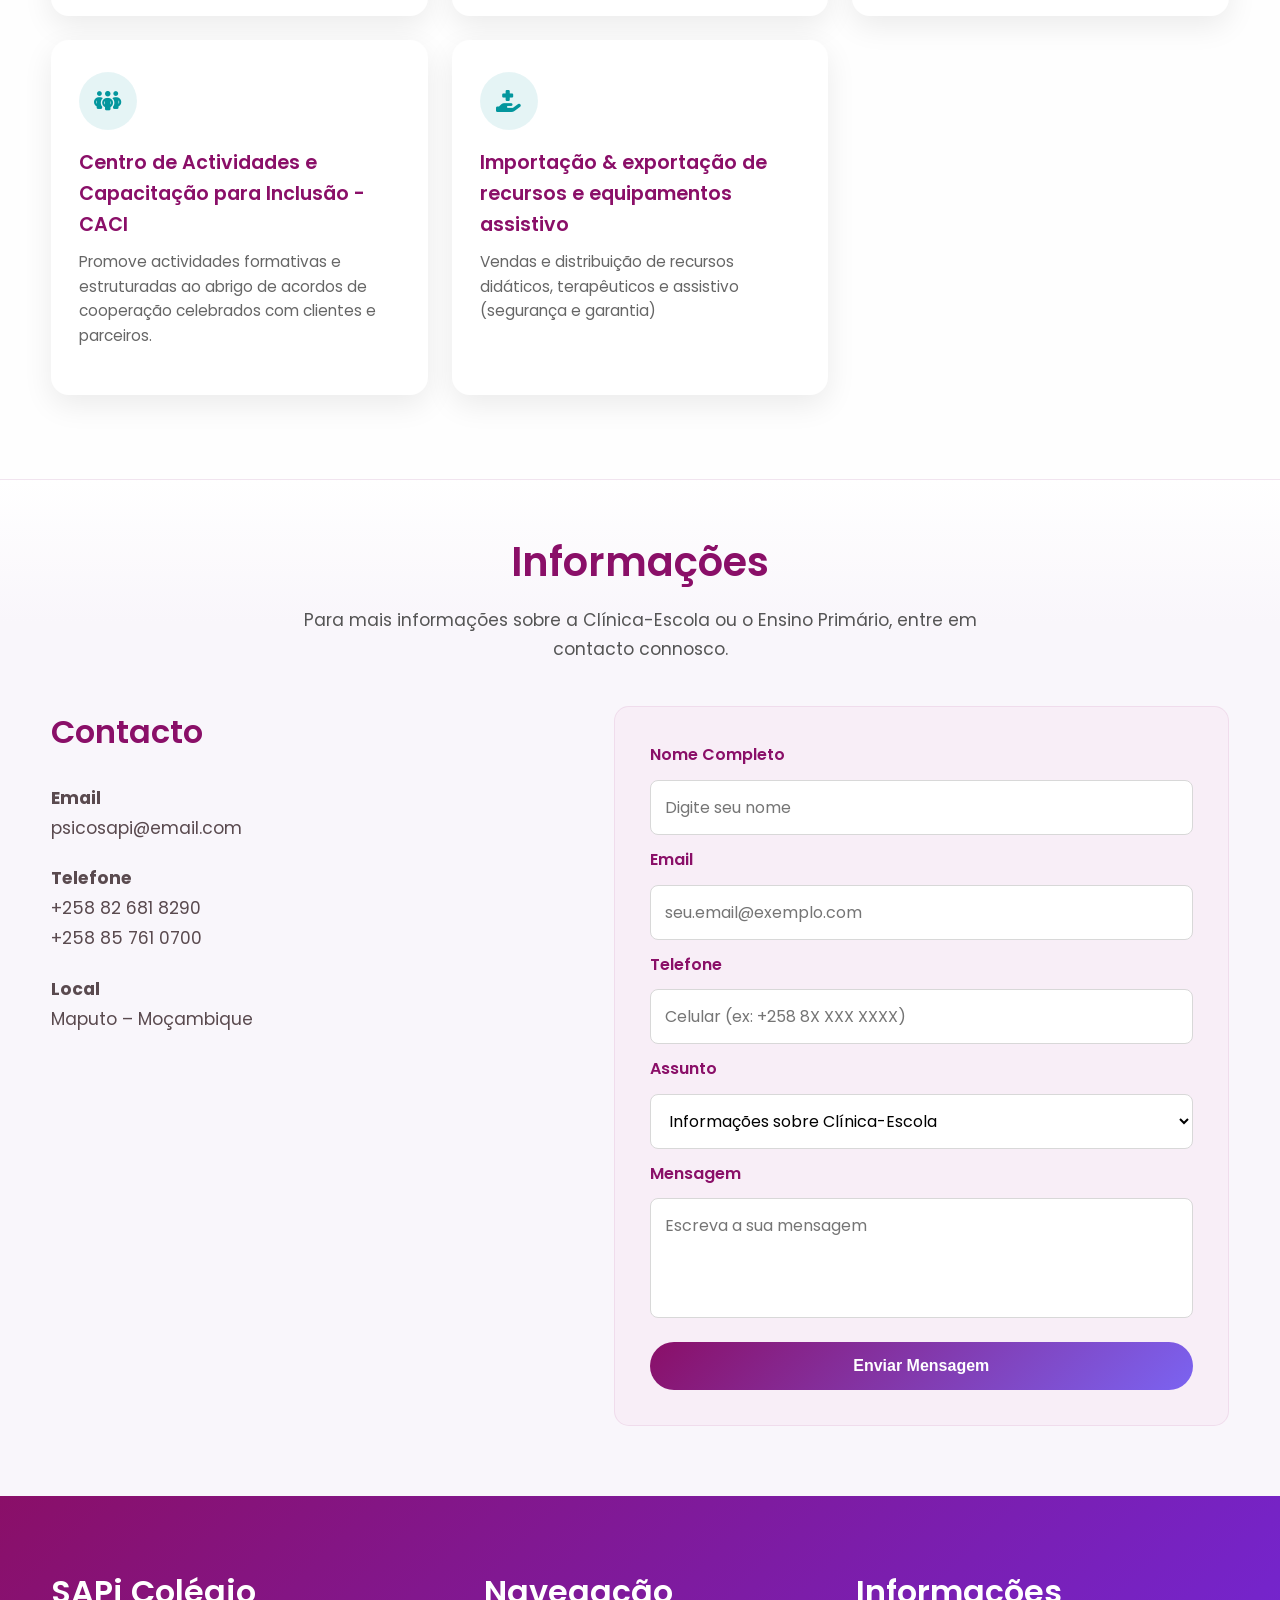
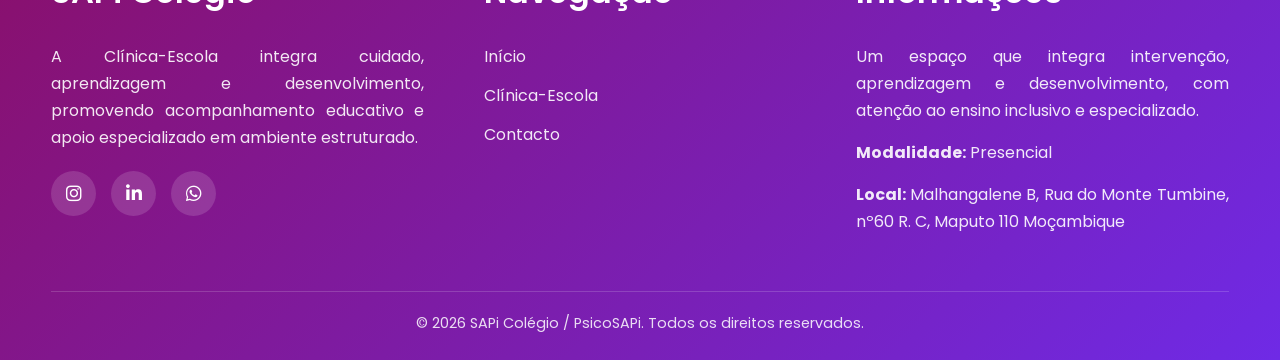
==== commit 2f363899: "Colocao de outra logo" ====
--- a/clinica-escola.html
+++ b/clinica-escola.html
@@ -24,7 +24,9 @@
     <header class="topbar">
         <div class="container navbar">
             <a href="#inicio" class="logo">
-                <img src="asset/img/logo/logo.png" alt="PsicoSAPi Logo" />
+                <img src="asset/img/logo/logo.png" alt="PsicoSAPi Logo" class="logo-psicosapi" />
+                <span class="logo-separator">&amp;</span>
+                <img src="asset/img/logo/sapicolegio.png" alt="Sapicolegio Logo" class="logo-sapicolegio" />
             </a>
 
             <button class="menu-toggle" id="menuToggle" aria-label="Abrir menu">☰</button>
@@ -55,10 +57,10 @@
                             Consultoria <span class="dropdown-arrow">▾</span>
                         </a>
                         <ul class="dropdown-menu">
-                            <li><a href="consultoria.html#pedagogia">Pedagogia Corporativa</a></li>
-                            <li><a href="consultoria.html#recrutamento">Seleção &amp; Recrutamento</a></li>
+                            <li><a href="consultoria.html#pedagogia">Pedagogia Corporativa - PC</a></li>
                             <li><a href="consultoria.html#td">Treinamento &amp; Desenvolvimento (T&amp;D)</a></li>
                             <li><a href="consultoria.html">Educação &amp; Saúde</a></li>
+                            <li><a href="consultoria.html#recrutamento">Selecção &amp; Recrutamento</a></li>
                         </ul>
                     </li>
 
@@ -68,7 +70,7 @@
                         </a>
                         <ul class="dropdown-menu">
                             <li><a href="clinica-escola.html">Ensino Primário (Inclusivo e
-                                    Especializado)</a></li>
+                                    Personalizado)</a></li>
                             <li><a href="clinica-escola.html">Centro de Actividades &amp; Capacitação para Inclusão -
                                     ACCI.</a></li>
                             <li><a href="clinica-escola.html">Importação & exportação de recursos e equipamentos
--- a/css/style.css
+++ b/css/style.css
@@ -89,10 +89,27 @@
     display: flex;
     align-items: center;
     flex-shrink: 0;
+    gap: 10px;
 }
 
 .logo img {
     height: 72px;
+    width: auto;
+}
+
+.logo-separator {
+    font-size: 2rem;
+    color: var(--primary);
+    font-weight: 700;
+    margin: 0 8px;
+    display: inline-flex;
+    align-items: center;
+    justify-content: center;
+}
+
+.logo-sapicolegio,
+.logo-psicosapi {
+    height: 54px;
     width: auto;
 }
 
@@ -787,8 +804,11 @@
         justify-content: space-between;
     }
 
-    .logo img {
-        height: 58px;
+    .logo img,
+    .logo-sapicolegio,
+    .logo-psicosapi {
+        height: 48px;
+        width: auto;
     }
 
     nav {
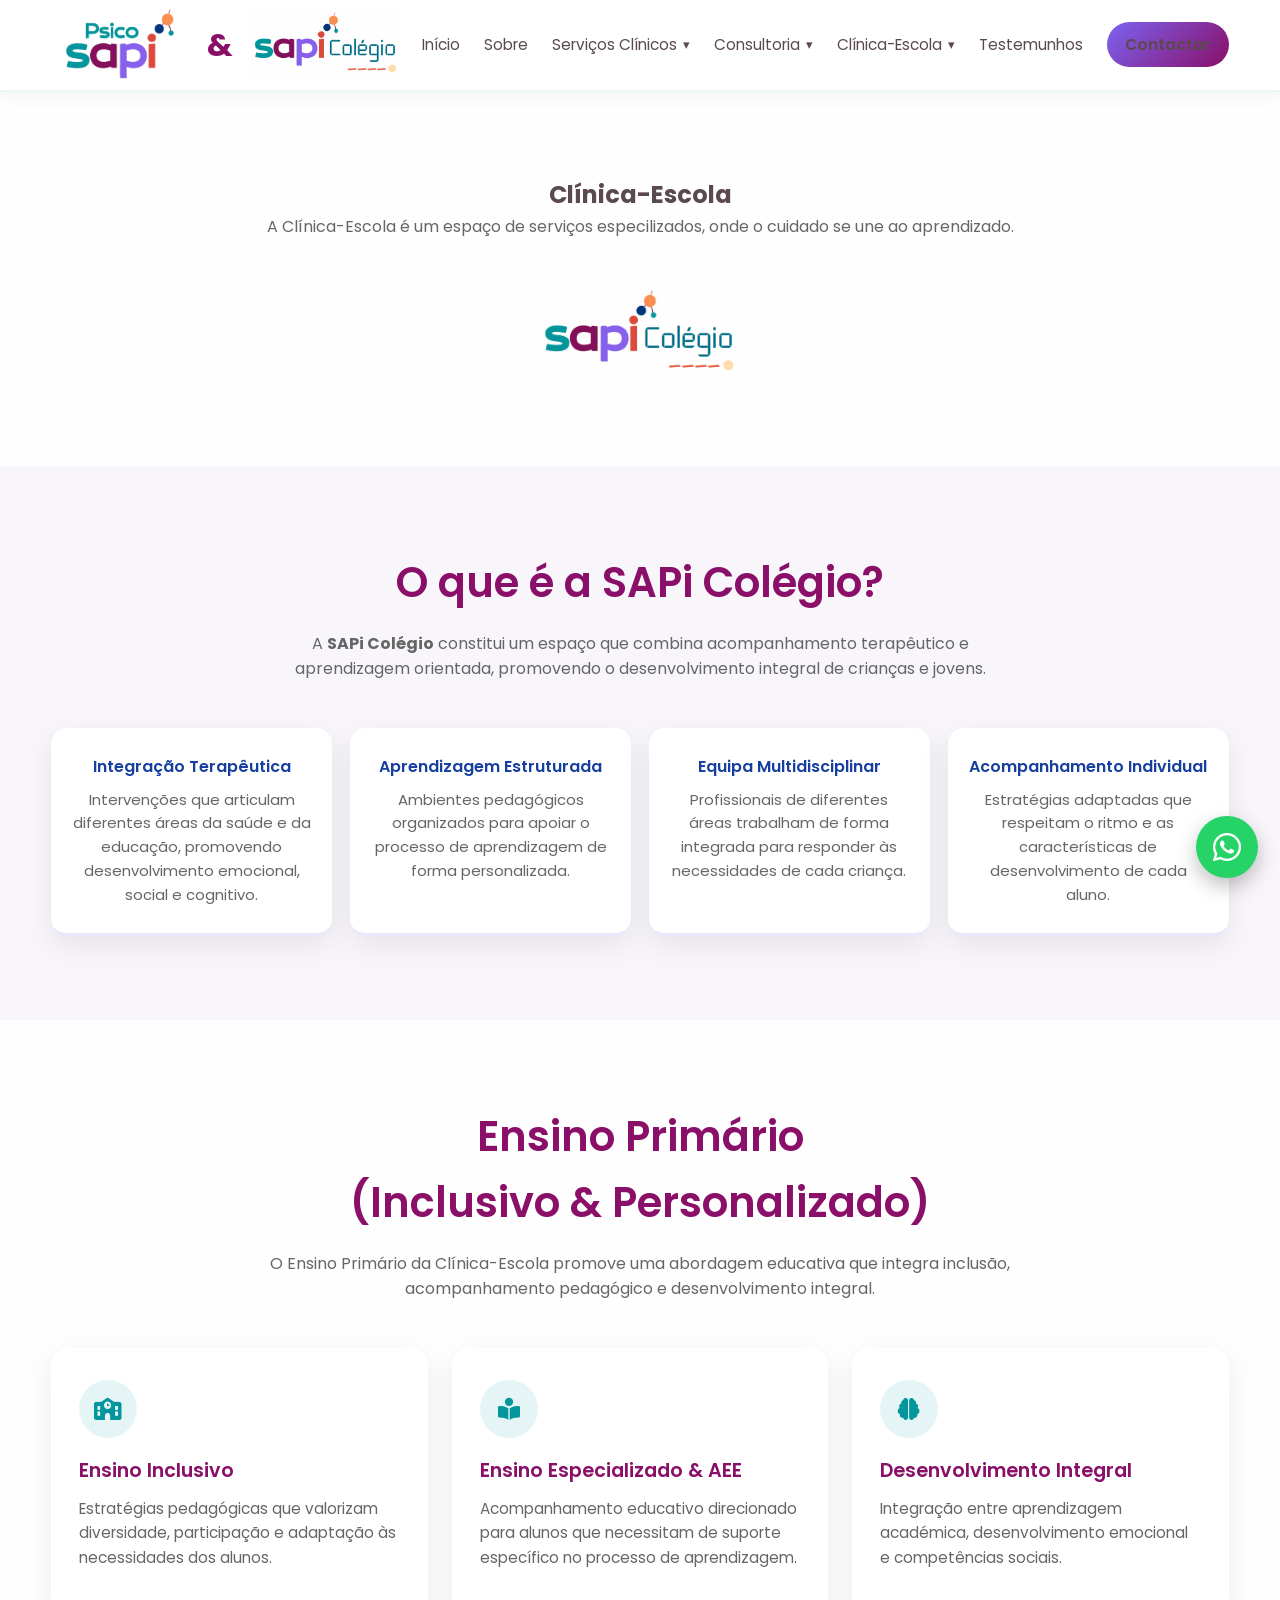
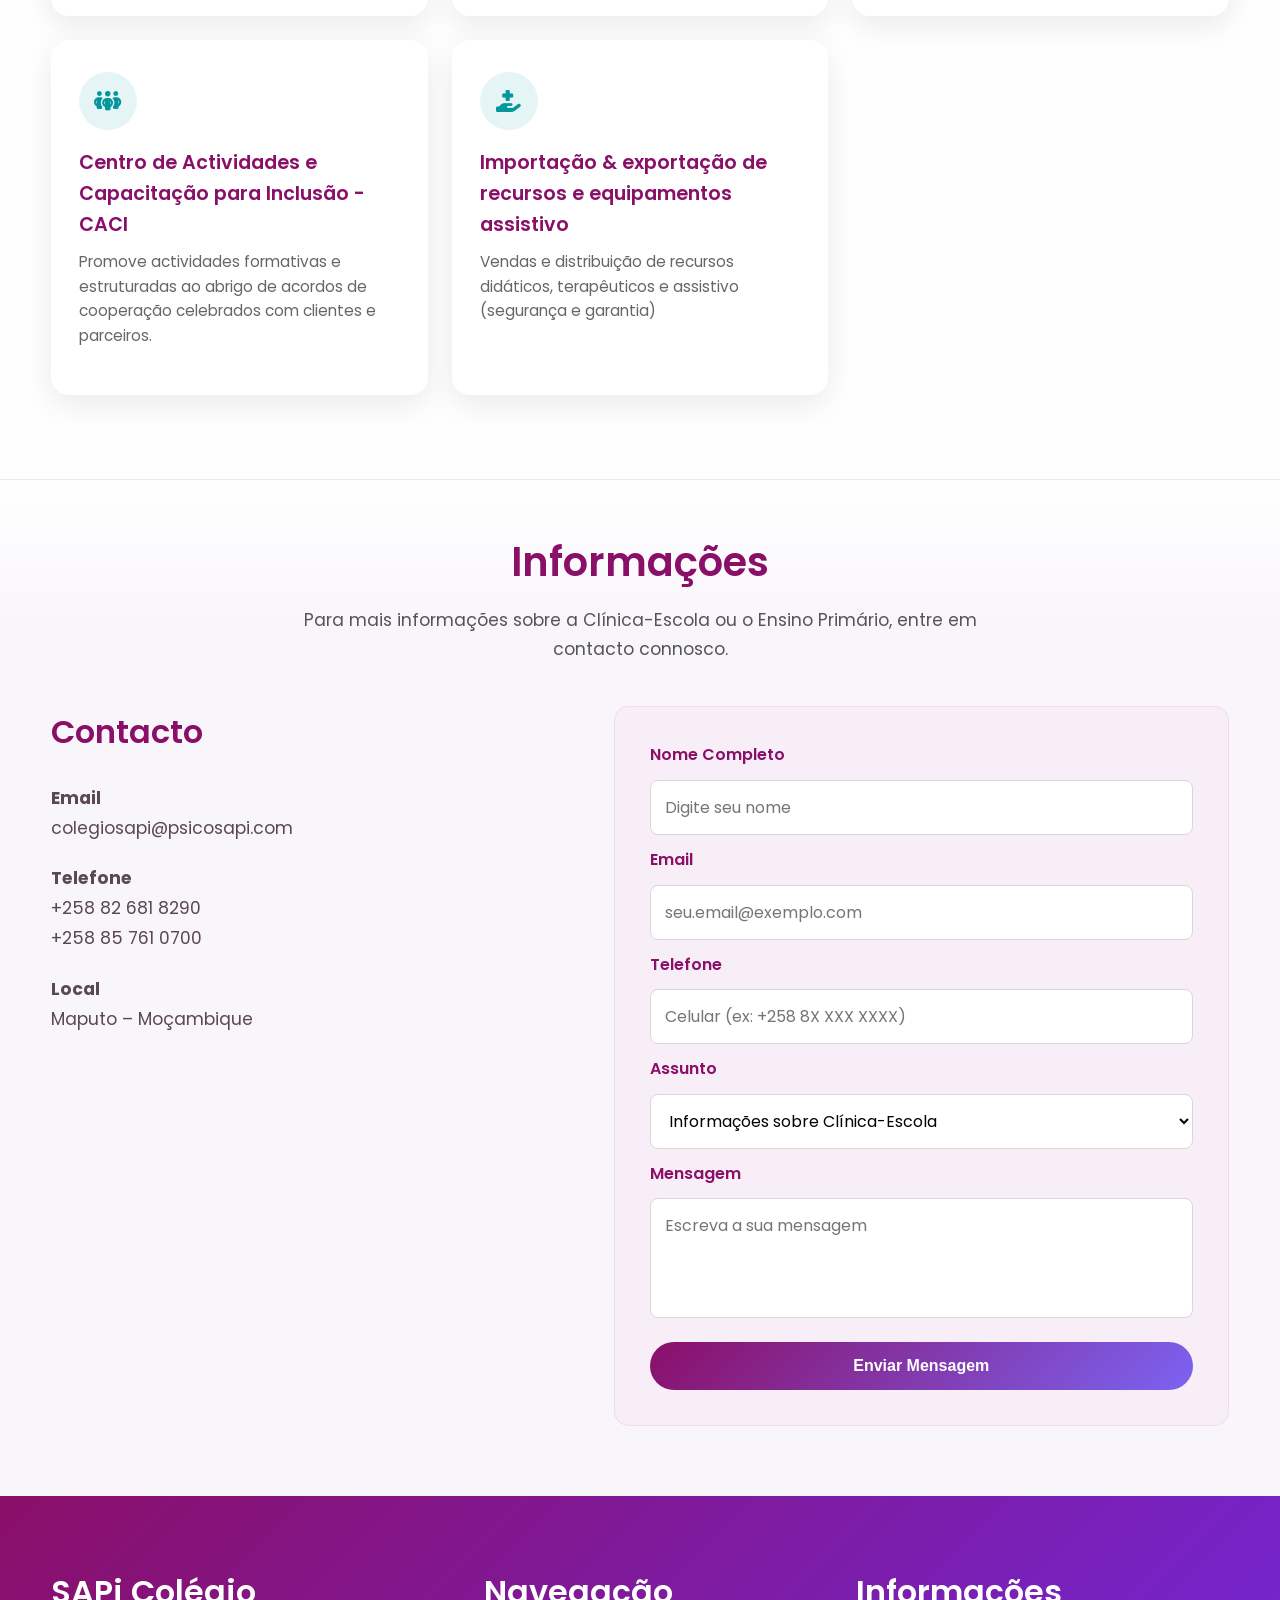
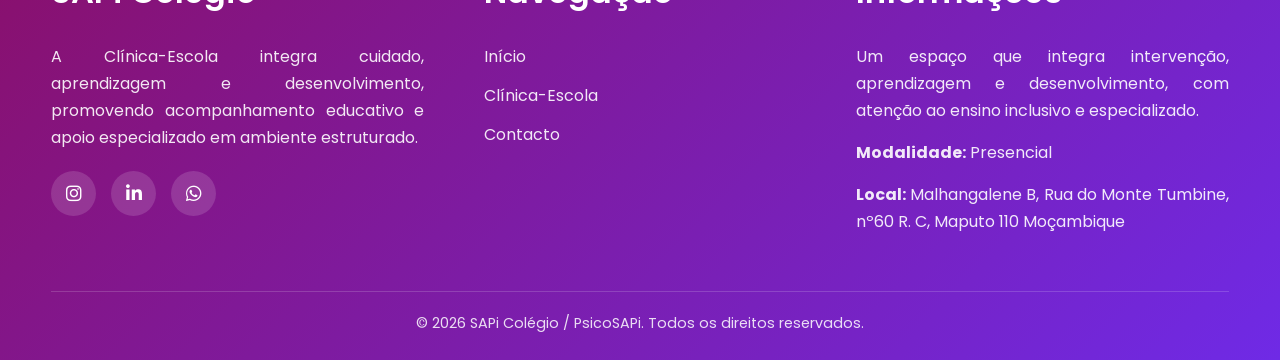
==== commit d101a158: "Colocao de outra logo e correccao de responsividade no mobile" ====
--- a/clinica-escola.html
+++ b/clinica-escola.html
@@ -323,7 +323,7 @@
 
                     <p>
                         <strong>Email</strong><br>
-                        psicosapi@email.com
+                        colegiosapi@psicosapi.com
                     </p>
 
                     <p>
--- a/css/style.css
+++ b/css/style.css
@@ -811,6 +811,11 @@
         width: auto;
     }
 
+    .logo-separator {
+        font-size: 2rem;
+        margin: 0 8px;
+    }
+
     nav {
         margin-left: 0;
     }
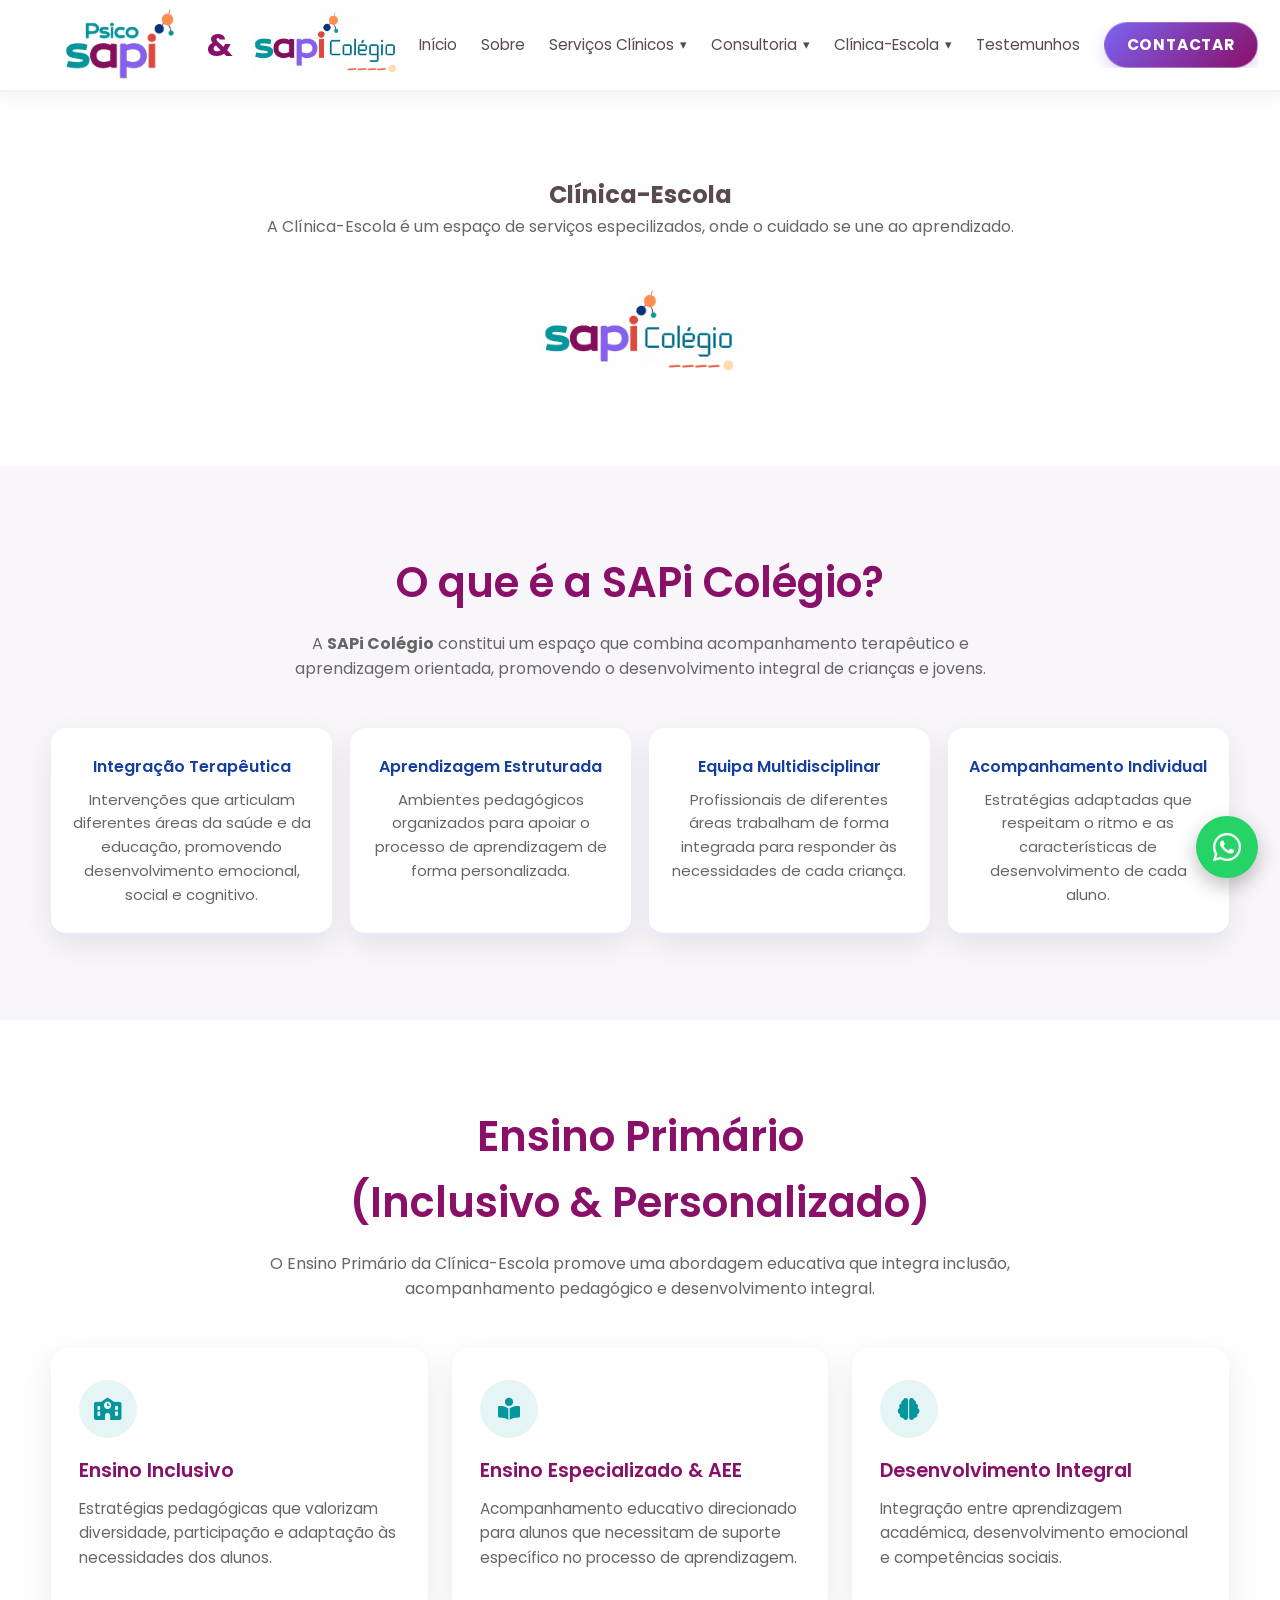
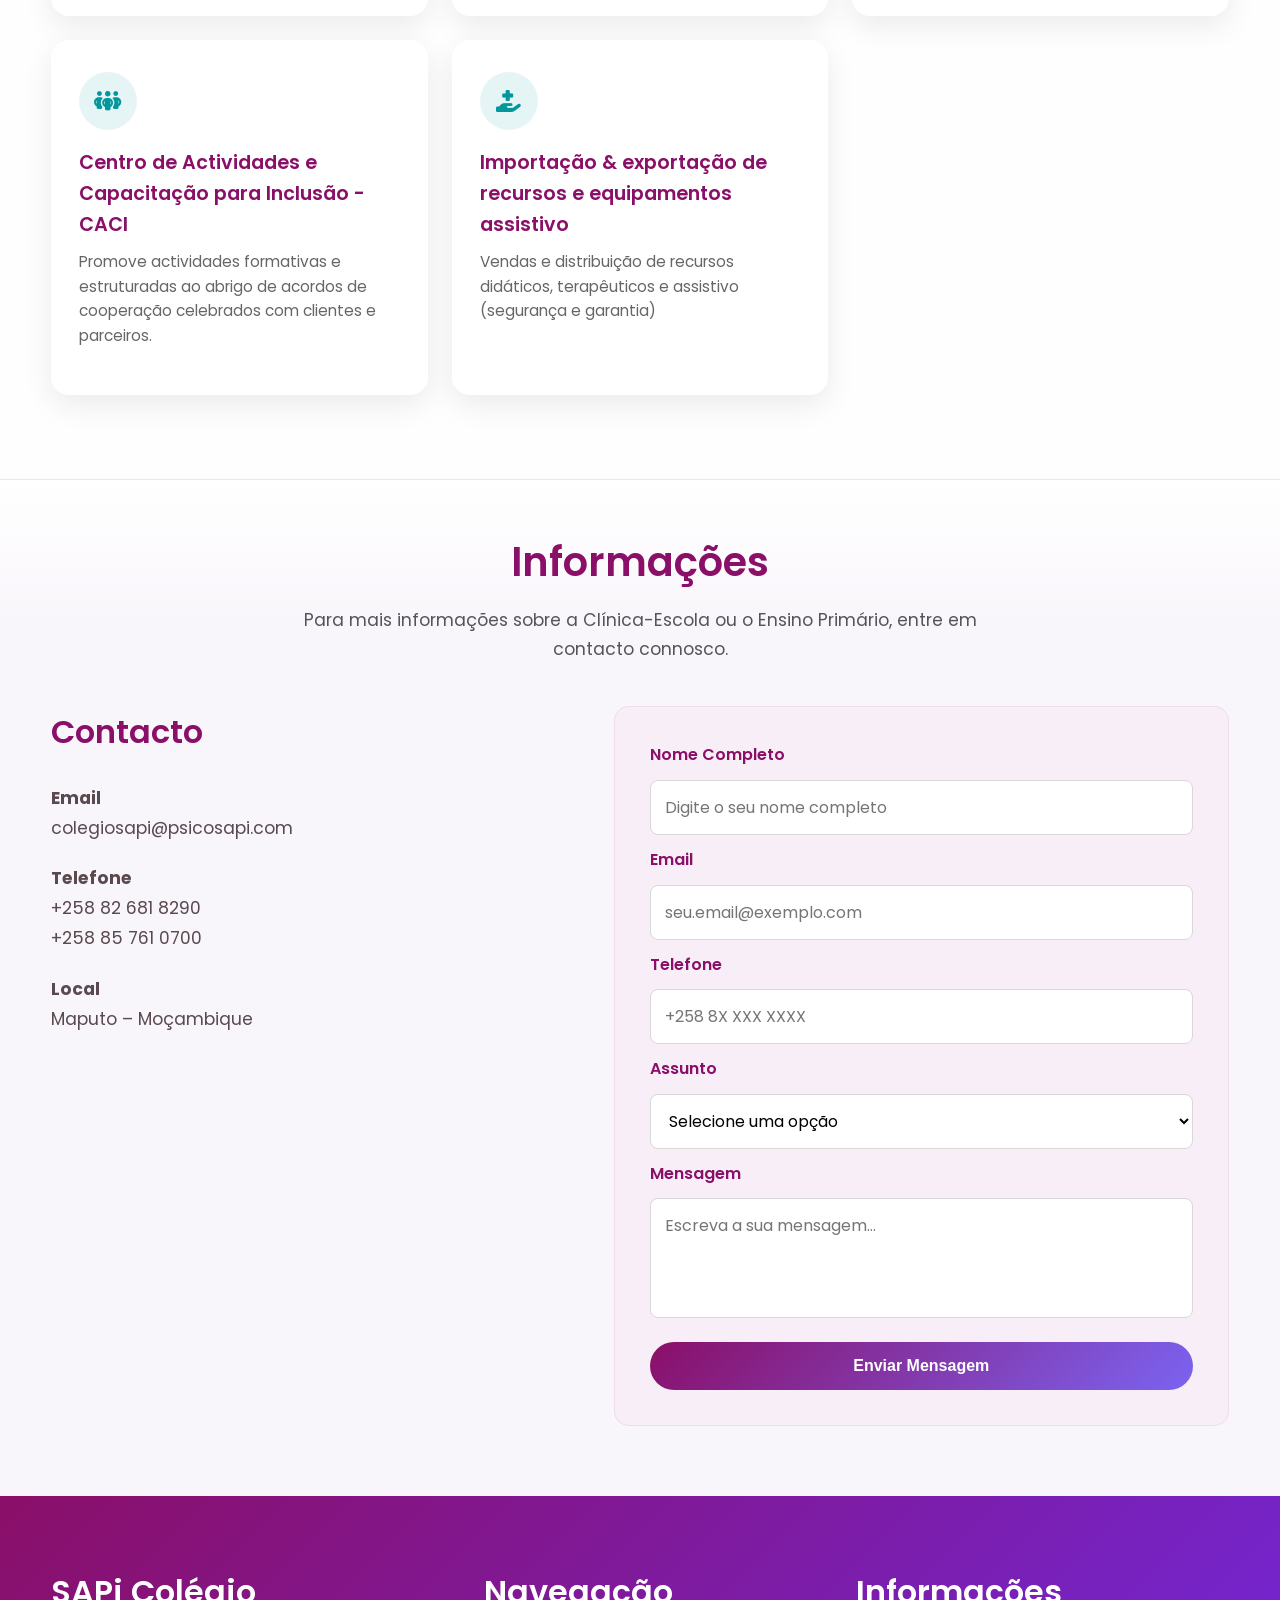
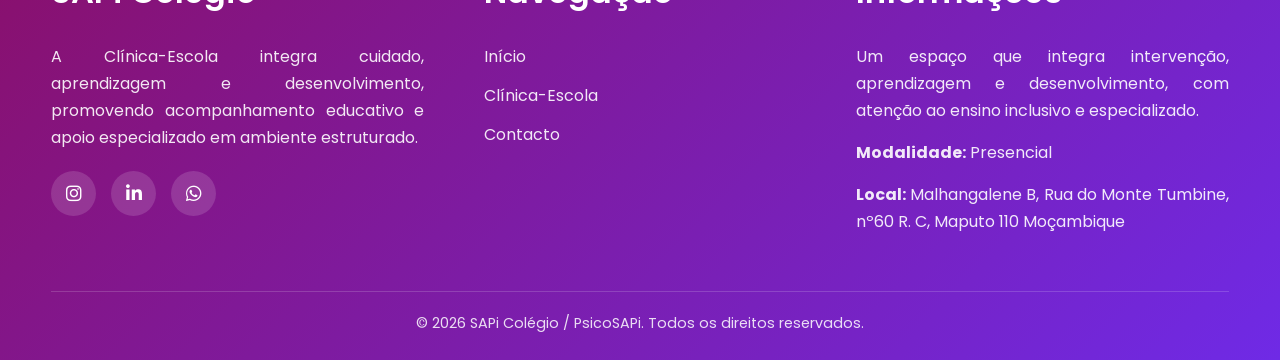
==== commit 2a698447: "Colocao de outra logo e correccao de responsividade no mobile" ====
--- a/clinica-escola.html
+++ b/clinica-escola.html
@@ -341,35 +341,33 @@
 
 
                 <div class="contact-form">
-
-                    <form>
-
-                        <label>Nome Completo</label>
-                        <input type="text" placeholder="Digite seu nome" required>
-
-                        <label>Email</label>
-                        <input type="email" placeholder="seu.email@exemplo.com" required>
-
-                        <label>Telefone</label>
-                        <input type="tel" placeholder="Celular (ex: +258 8X XXX XXXX)">
-
-                        <label>Assunto</label>
-
-                        <select>
-
-                            <option>Informações sobre Clínica-Escola</option>
-                            <option>Centro de Actividades e Capacitação para Inclusão (ACCI)</option>
-
+                    <div id="form-message"></div>
+                    <form action="contact/send-email.php" method="POST">
+                        <input type="hidden" name="form_origin" value="Clínica-Escola">
+
+                        <label for="nome">Nome Completo</label>
+                        <input id="nome" name="nome" type="text" placeholder="Digite o seu nome completo" required>
+
+                        <label for="email">Email</label>
+                        <input id="email" name="email" type="email" placeholder="seu.email@exemplo.com" required>
+
+                        <label for="telefone">Telefone</label>
+                        <input id="telefone" name="telefone" type="tel" placeholder="+258 8X XXX XXXX">
+
+                        <label for="assunto">Assunto</label>
+                        <select id="assunto" name="assunto" required>
+                            <option value="">Selecione uma opção</option>
+                            <option>Ensino Primário</option>
+                            <option>Clínica-Escola</option>
+                            <option>ACCI (Centro de Inclusão)</option>
+                            <option>Informações Gerais</option>
                         </select>
 
-                        <label>Mensagem</label>
-
-                        <textarea placeholder="Escreva a sua mensagem"></textarea>
-
-                        <button type="submit" class="contact-btn">
-                            Enviar Mensagem
-                        </button>
-
+                        <label for="mensagem">Mensagem</label>
+                        <textarea id="mensagem" name="mensagem" placeholder="Escreva a sua mensagem..."
+                            required></textarea>
+
+                        <button type="submit" class="contact-btn">Enviar Mensagem</button>
                     </form>
 
                 </div>
@@ -377,8 +375,6 @@
             </div>
 
         </section>
-
-
     </main>
 
 
--- a/css/style.css
+++ b/css/style.css
@@ -83,6 +83,7 @@
     justify-content: space-between;
     gap: 18px;
     position: relative;
+    flex-wrap: nowrap;
 }
 
 .logo {
@@ -90,6 +91,7 @@
     align-items: center;
     flex-shrink: 0;
     gap: 10px;
+    min-width: 160px;
 }
 
 .logo img {
@@ -118,6 +120,13 @@
     align-items: center;
     gap: 24px;
     list-style: none;
+    flex-wrap: nowrap;
+    white-space: nowrap;
+    overflow-x: auto;
+}
+
+.nav-links li, .nav-links a {
+    white-space: nowrap;
 }
 
 .nav-links a {
@@ -147,17 +156,29 @@
 }
 
 .nav-cta {
-    padding: 12px 18px;
-    border-radius: 999px;
+    padding: 14px 22px;
+    border-radius: 999px !important;
     background: linear-gradient(135deg, var(--accent), var(--primary));
-    color: var(--white);
-    font-weight: 600;
+    color: #ffffff !important;
+    font-weight: 700;
+    font-size: 1rem;
+    text-transform: uppercase;
+    letter-spacing: 0.8px;
+    box-shadow: 0 6px 16px rgba(123, 99, 241, 0.25);
     transition: 0.25s ease;
+    border: 1px solid rgba(255,255,255,0.28);
+    min-width: 140px;
+    height: 46px;
+    line-height: 46px;
+    display: inline-flex;
+    align-items: center;
+    justify-content: center;
 }
 
 .nav-cta:hover {
     background: linear-gradient(135deg, var(--primary), var(--accent));
     transform: translateY(-1px);
+    box-shadow: 0 8px 20px rgba(123, 99, 241, 0.30);
 }
 
 .menu-toggle {
@@ -785,6 +806,10 @@
     .footer-content {
         grid-template-columns: 1fr 1fr;
     }
+
+    .nav-links {
+        gap: 18px;
+    }
 }
 
 /* MOBILE */
@@ -865,6 +890,16 @@
     .nav-cta {
         display: inline-flex;
         width: auto;
+        font-size: 1rem;
+        padding: 12px 20px;
+    }
+
+    .nav-cta:hover {
+        transform: none;
+    }
+
+    .nav-links a.nav-cta {
+        white-space: nowrap;
     }
 
     .dropdown-menu {
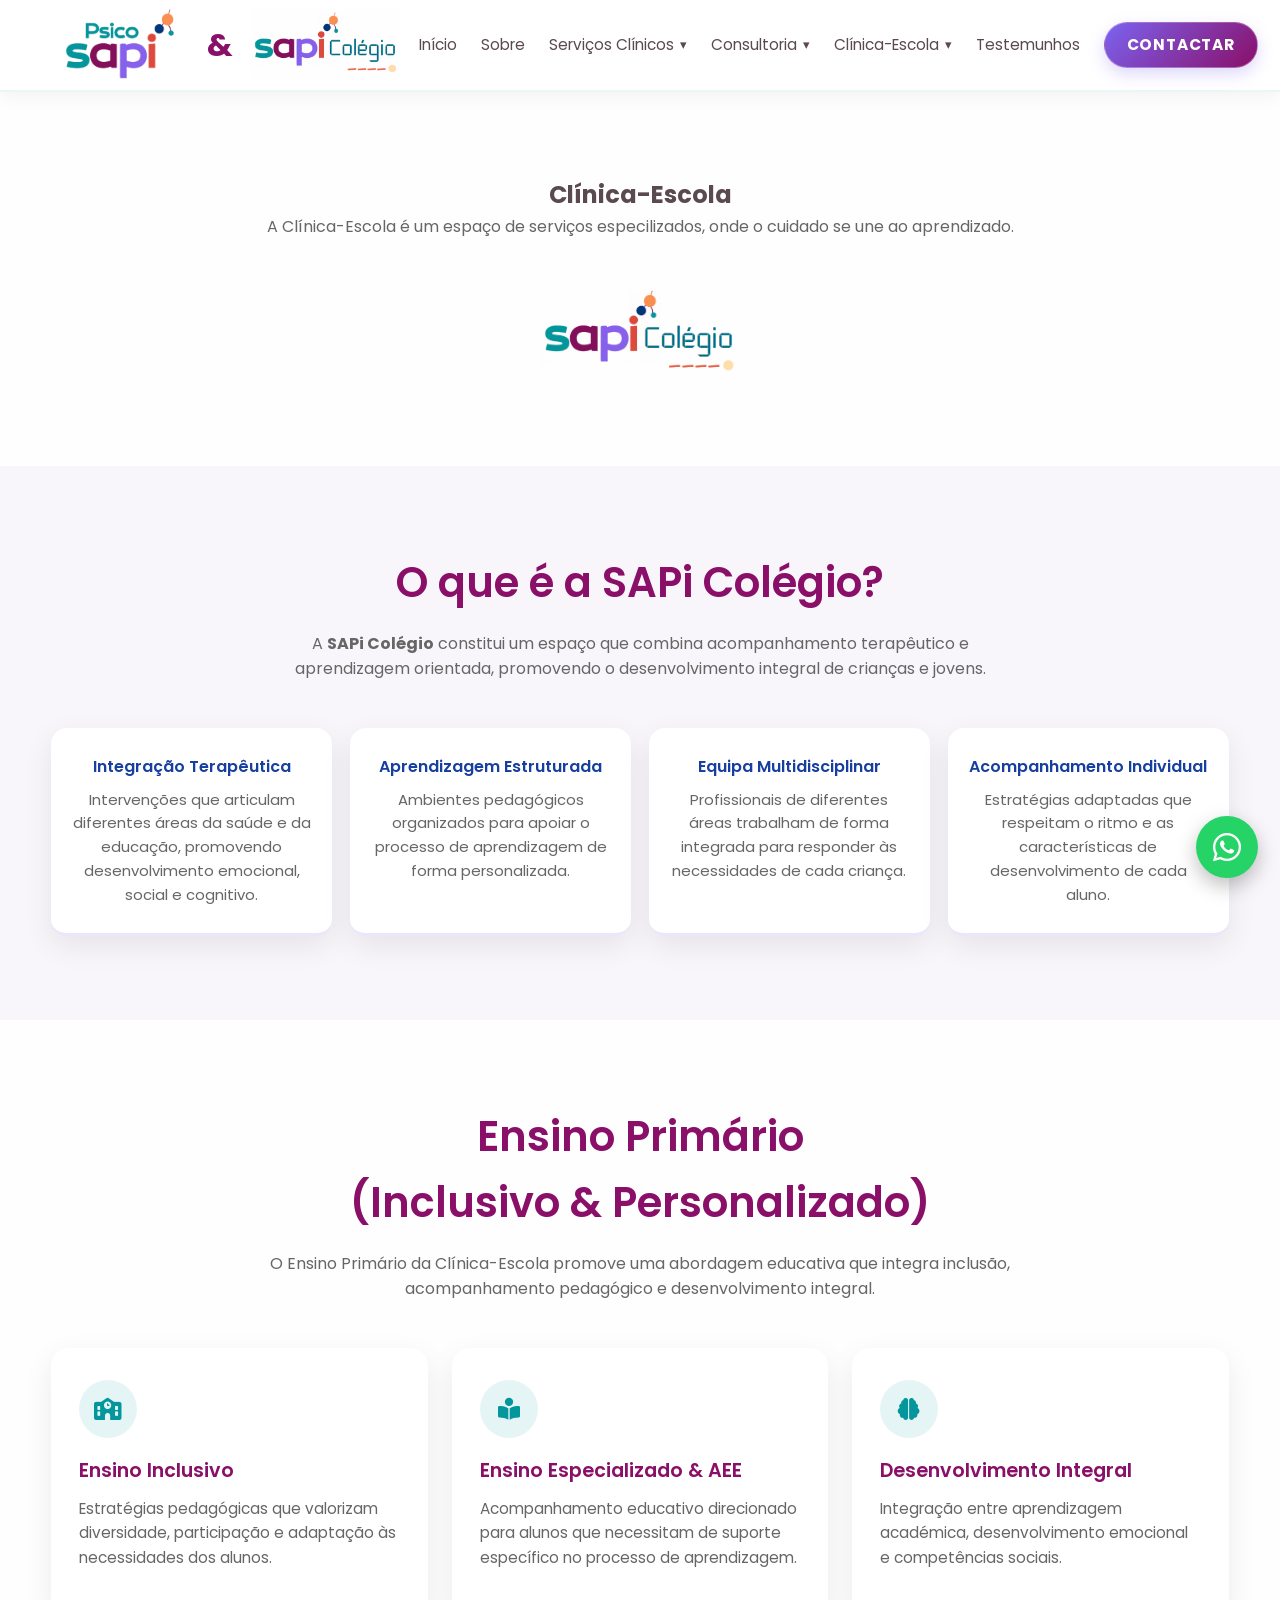
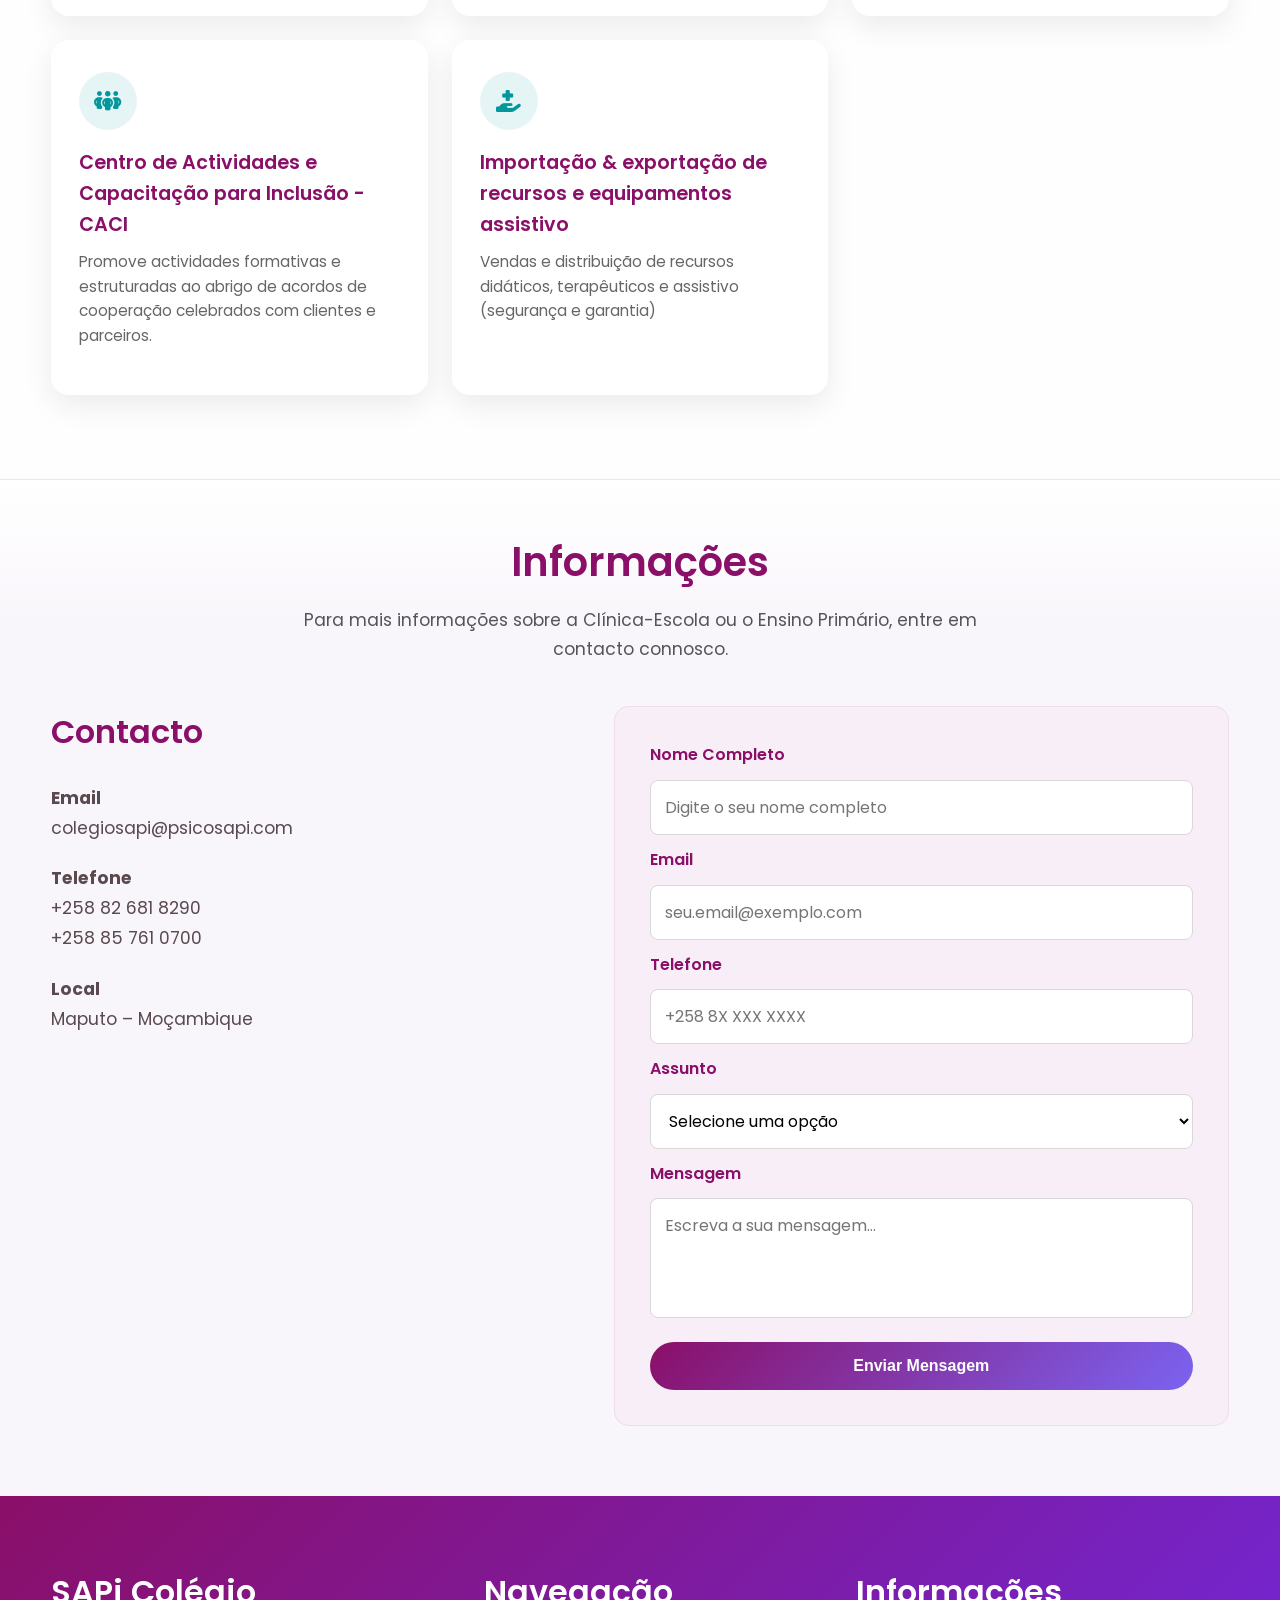
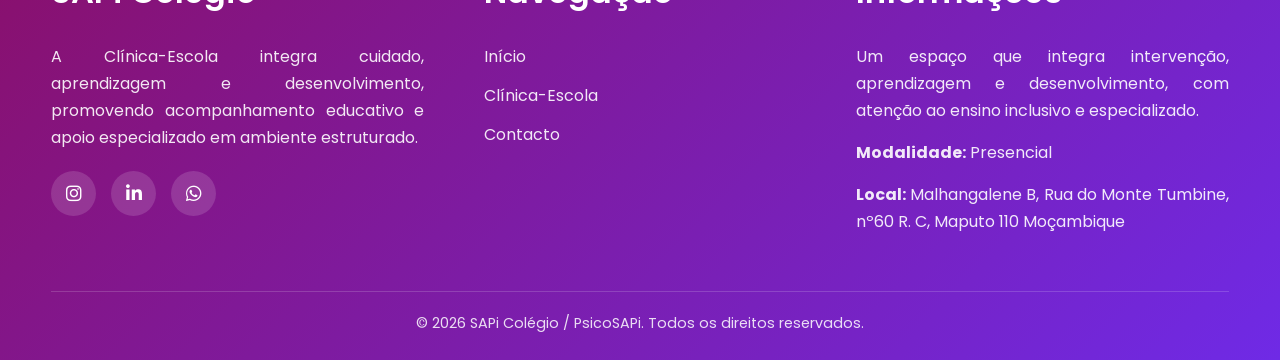
==== commit b5db62a0: "Conciliar com alteracoes na hospedagem" ====
--- a/clinica-escola.html
+++ b/clinica-escola.html
@@ -8,8 +8,8 @@
 
     <title>Clínica-Escola | PsicoSAPi</title>
 
-    <link rel="stylesheet" href="css/style.css">
-    <link rel="icon" type="image/png" href="asset/img/logo/logo.png">
+    <link rel="stylesheet" href="css/style.css">    <link rel="stylesheet" href="css/nav.css" />
+    <link rel="stylesheet" href="css/popup.css" />    <link rel="icon" href="/favicon.ico">
 
     <link href="https://fonts.googleapis.com/css2?family=Poppins:wght@300;400;500;600;700&display=swap"
         rel="stylesheet">
@@ -342,7 +342,7 @@
 
                 <div class="contact-form">
                     <div id="form-message"></div>
-                    <form action="contact/send-email.php" method="POST">
+                    <form action="contact/send-email.php" method="POST" class="ajax-contact-form">
                         <input type="hidden" name="form_origin" value="Clínica-Escola">
 
                         <label for="nome">Nome Completo</label>
@@ -427,11 +427,25 @@
             <p>© 2026 SAPi Colégio / PsicoSAPi. Todos os direitos reservados.</p>
         </div>
     </footer>
-    <script src="js/script.js"></script>
+    <script src="js/navbar.js"></script>
+    <script src="js/testimonial.js"></script>
+    <script src="js/popup.js"></script>
     <button id="scrollToTopBtn" title="Voltar ao topo"><i class="fa-solid fa-arrow-up"></i></button>
     <a href="https://wa.me/258826818290" class="whatsapp-button" target="_blank" aria-label="WhatsApp">
         <i class="fa-brands fa-whatsapp"></i>
     </a>
+
+    <div class="custom-popup" id="customPopup">
+        <div class="custom-popup-box">
+            <button class="custom-popup-close" id="customPopupClose" aria-label="Fechar popup">×</button>
+            <div class="custom-popup-icon" id="customPopupIcon">
+                <i class="fa-solid fa-check"></i>
+            </div>
+            <h3 id="customPopupTitle">Mensagem enviada</h3>
+            <p id="customPopupText">Recebemos o seu contacto com sucesso.</p>
+            <button class="custom-popup-btn" id="customPopupBtn">Fechar</button>
+        </div>
+    </div>
 </body>
 
 </html>
--- a/css/style.css
+++ b/css/style.css
@@ -67,131 +67,7 @@
 }
 
 /* HEADER */
-.topbar {
-    background: var(--white);
-    position: sticky;
-    top: 0;
-    z-index: 1000;
-    box-shadow: 0 4px 18px rgba(0, 0, 0, 0.05);
-    border-bottom: 2px solid rgba(3, 150, 157, 0.08);
-}
-
-.navbar {
-    min-height: 90px;
-    display: flex;
-    align-items: center;
-    justify-content: space-between;
-    gap: 18px;
-    position: relative;
-    flex-wrap: nowrap;
-}
-
-.logo {
-    display: flex;
-    align-items: center;
-    flex-shrink: 0;
-    gap: 10px;
-    min-width: 160px;
-}
-
-.logo img {
-    height: 72px;
-    width: auto;
-}
-
-.logo-separator {
-    font-size: 2rem;
-    color: var(--primary);
-    font-weight: 700;
-    margin: 0 8px;
-    display: inline-flex;
-    align-items: center;
-    justify-content: center;
-}
-
-.logo-sapicolegio,
-.logo-psicosapi {
-    height: 54px;
-    width: auto;
-}
-
-.nav-links {
-    display: flex;
-    align-items: center;
-    gap: 24px;
-    list-style: none;
-    flex-wrap: nowrap;
-    white-space: nowrap;
-    overflow-x: auto;
-}
-
-.nav-links li, .nav-links a {
-    white-space: nowrap;
-}
-
-.nav-links a {
-    font-size: 0.96rem;
-    color: var(--text);
-    transition: 0.25s ease;
-    position: relative;
-}
-
-.nav-links a:hover {
-    color: var(--teal);
-}
-
-.nav-links a::after {
-    content: "";
-    position: absolute;
-    width: 0;
-    height: 2px;
-    background: var(--teal);
-    left: 0;
-    bottom: -4px;
-    transition: 0.3s;
-}
-
-.nav-links a:hover::after {
-    width: 100%;
-}
-
-.nav-cta {
-    padding: 14px 22px;
-    border-radius: 999px !important;
-    background: linear-gradient(135deg, var(--accent), var(--primary));
-    color: #ffffff !important;
-    font-weight: 700;
-    font-size: 1rem;
-    text-transform: uppercase;
-    letter-spacing: 0.8px;
-    box-shadow: 0 6px 16px rgba(123, 99, 241, 0.25);
-    transition: 0.25s ease;
-    border: 1px solid rgba(255,255,255,0.28);
-    min-width: 140px;
-    height: 46px;
-    line-height: 46px;
-    display: inline-flex;
-    align-items: center;
-    justify-content: center;
-}
-
-.nav-cta:hover {
-    background: linear-gradient(135deg, var(--primary), var(--accent));
-    transform: translateY(-1px);
-    box-shadow: 0 8px 20px rgba(123, 99, 241, 0.30);
-}
-
-.menu-toggle {
-    display: none;
-    background: none;
-    border: none;
-    font-size: 2rem;
-    color: var(--primary);
-    cursor: pointer;
-    line-height: 1;
-    padding: 6px 10px;
-    margin-left: auto;
-}
+
 
 /* HERO */
 .hero {
@@ -837,8 +713,8 @@
     }
 
     .logo-separator {
-        font-size: 2rem;
-        margin: 0 8px;
+        font-size: 1.5rem;
+        margin: 0 6px;
     }
 
     nav {
@@ -1525,4 +1401,20 @@
     border-radius: 0;
     object-fit: cover;
     display: block;
-}+}
+/* POPUP CUSTOMIZADO */
+.custom-popup {
+    position: fixed;
+    inset: 0;
+    background: rgba(20, 16, 24, 0.45);
+    display: none;
+    align-items: flex-start;
+    justify-content: center;
+    padding: 80px 20px 20px;
+    z-index: 3000;
+}
+
+.custom-popup.active {
+    display: flex;
+}
+
--- a/css/nav.css
+++ b/css/nav.css
@@ -0,0 +1,221 @@
+/* --- Estilos Gerais do Header --- */
+.topbar {
+    background: var(--white);
+    position: sticky;
+    top: 0;
+    z-index: 1000;
+    box-shadow: 0 4px 18px rgba(0, 0, 0, 0.05);
+    border-bottom: 2px solid rgba(3, 150, 157, 0.08);
+    transition: all 0.3s ease;
+}
+
+.navbar {
+    min-height: 90px;
+    display: flex;
+    align-items: center;
+    justify-content: space-between;
+    gap: 18px;
+    position: relative;
+    flex-wrap: nowrap;
+}
+
+.logo {
+    display: flex;
+    align-items: center;
+    flex-shrink: 0;
+    gap: 10px;
+    min-width: 160px;
+}
+
+.logo img {
+    height: 72px;
+    width: auto;
+}
+
+.logo-separator {
+    font-size: 2rem;
+    color: var(--primary);
+    font-weight: 700;
+    margin: 0 8px;
+    display: inline-flex;
+    align-items: center;
+    justify-content: center;
+}
+
+.logo-sapicolegio,
+.logo-psicosapi {
+    height: 54px;
+    width: auto;
+}
+
+.nav-links {
+    display: flex;
+    align-items: center;
+    gap: 24px;
+    list-style: none;
+    flex-wrap: nowrap;
+    white-space: nowrap;
+}
+
+.nav-links li, .nav-links a {
+    white-space: nowrap;
+}
+
+.nav-links a {
+    font-size: 0.96rem;
+    color: var(--text);
+    transition: 0.25s ease;
+    position: relative;
+}
+
+.nav-links a:hover {
+    color: var(--teal);
+}
+
+.nav-links a::after {
+    content: "";
+    position: absolute;
+    width: 0;
+    height: 2px;
+    background: var(--teal);
+    left: 0;
+    bottom: -4px;
+    transition: 0.3s;
+}
+
+.nav-links a:hover::after {
+    width: 100%;
+}
+
+.nav-cta {
+    padding: 14px 22px;
+    border-radius: 999px !important;
+    background: linear-gradient(135deg, var(--accent), var(--primary));
+    color: #ffffff !important;
+    font-weight: 700;
+    font-size: 1rem;
+    text-transform: uppercase;
+    letter-spacing: 0.8px;
+    box-shadow: 0 6px 16px rgba(123, 99, 241, 0.25);
+    transition: 0.25s ease;
+    border: 1px solid rgba(255,255,255,0.28);
+    min-width: 140px;
+    height: 46px;
+    line-height: 46px;
+    display: inline-flex;
+    align-items: center;
+    justify-content: center;
+}
+
+.menu-toggle {
+    display: none;
+    background: none;
+    border: none;
+    font-size: 2rem;
+    color: var(--primary);
+    cursor: pointer;
+}
+
+/* --- Ajustes Mobile (Abaixo de 760px) --- */
+@media (max-width: 760px) {
+    .topbar {
+        /* Removemos a borda e reduzimos a sombra para limpar a base do header */
+        border-bottom: none !important;
+        box-shadow: 0 2px 10px rgba(0, 0, 0, 0.05) !important;
+    }
+
+    .navbar {
+        gap: 4px;
+        min-height: 70px; /* Altura reduzida para o mobile não "vazar" branco */
+    }
+
+    .logo {
+        flex: 0 1 auto;
+        min-width: 0;
+        gap: clamp(4px, 2.5vw, 8px);
+    }
+
+    .logo img,
+    .logo-sapicolegio,
+    .logo-psicosapi {
+        height: clamp(44px, 10vw, 64px);
+        width: auto;
+    }
+
+    .menu-toggle {
+        display: inline-flex;
+        z-index: 1101;
+        padding: 6px 8px;
+    }
+
+    .nav-links {
+        position: absolute;
+        top: 100%; /* Cola exatamente no fim da navbar */
+        right: 0;
+        background: var(--white);
+        width: min(280px, 85vw);
+        flex-direction: column;
+        
+        /* CORREÇÃO DA LINHA BRANCA: */
+        max-height: 0;
+        opacity: 0;
+        visibility: hidden;
+        overflow: hidden;
+        transition: all 0.3s ease-in-out;
+        z-index: 100;
+        border-radius: 0 0 18px 18px;
+        padding: 0 14px; /* Padding zero quando fechado */
+        box-shadow: none; /* Sombra zero quando fechado */
+    }
+
+    .nav-links.active {
+        /* Reativa os elementos visualmente ao abrir */
+        max-height: 600px;
+        opacity: 1;
+        visibility: visible;
+        padding: 10px 14px; 
+        box-shadow: 0 12px 30px rgba(0, 0, 0, 0.1);
+        overflow-y: auto;
+    }
+
+    .logo-separator {
+        font-size: 1.5rem;
+        margin: 0 6px;
+    }
+
+    .nav-links li {
+        width: 100%;
+    }
+
+    .nav-links a {
+        width: 100%;
+        padding: 12px 0;
+        display: block;
+        border-bottom: 1px solid #f0f0f0;
+        font-size: 1rem;
+    }
+
+    .nav-links a.nav-cta {
+        display: flex;
+        justify-content: center;
+        margin: 10px 0;
+        border-bottom: none;
+    }
+
+    /* Ajuste para o Dropdown dentro do mobile */
+    .nav-links .dropdown-menu {
+        position: static;
+        box-shadow: none;
+        padding-left: 15px;
+        background: transparent;
+        display: none; /* Controlado pelo seu JS */
+    }
+
+    .dropdown.active .dropdown-menu {
+        display: block;
+    }
+
+    .nav-links a::after {
+        display: none;
+    }
+}
--- a/css/popup.css
+++ b/css/popup.css
@@ -0,0 +1,106 @@
+.custom-popup {
+    position: fixed;
+    inset: 0;
+    background: rgba(20, 16, 24, 0.45);
+    display: none;
+    align-items: flex-start;
+    justify-content: center;
+    padding: 80px 20px 20px;
+    z-index: 3000;
+}
+
+.custom-popup.active {
+    display: flex;
+}
+
+.custom-popup-box {
+    width: 100%;
+    max-width: 430px;
+    background: var(--white);
+    border-radius: 22px;
+    padding: 30px 24px 24px;
+    box-shadow: 0 20px 50px rgba(0, 0, 0, 0.18);
+    text-align: center;
+    position: relative;
+    border-top: 6px solid var(--primary);
+    animation: popupFadeIn 0.25s ease;
+}
+
+.custom-popup-icon {
+    width: 72px;
+    height: 72px;
+    margin: 0 auto 18px;
+    border-radius: 50%;
+    display: flex;
+    align-items: center;
+    justify-content: center;
+    color: var(--white);
+    font-size: 28px;
+    background: linear-gradient(135deg, var(--teal), var(--accent));
+}
+
+.custom-popup-box.error .custom-popup-icon {
+    background: linear-gradient(135deg, var(--coral), var(--primary));
+}
+
+.custom-popup-box h3 {
+    color: var(--primary);
+    font-size: 1.5rem;
+    margin-bottom: 10px;
+}
+
+.custom-popup-box p {
+    color: var(--muted);
+    font-size: 1rem;
+    line-height: 1.7;
+    margin-bottom: 20px;
+}
+
+.custom-popup-btn {
+    border: none;
+    background: linear-gradient(135deg, var(--primary), var(--accent));
+    color: var(--white);
+    font-weight: 600;
+    padding: 12px 22px;
+    border-radius: 999px;
+    cursor: pointer;
+    transition: 0.25s ease;
+}
+
+.custom-popup-btn:hover {
+    transform: translateY(-2px);
+}
+
+.custom-popup-close {
+    position: absolute;
+    top: 10px;
+    right: 12px;
+    border: none;
+    background: transparent;
+    color: var(--muted);
+    font-size: 1.8rem;
+    cursor: pointer;
+    line-height: 1;
+}
+
+@media (max-width: 760px) {
+    .custom-popup {
+        padding: 60px 12px 12px;
+    }
+
+    .custom-popup-box {
+        width: min(100%, 96%);
+        max-width: 360px;
+    }
+}
+
+@keyframes popupFadeIn {
+    from {
+        opacity: 0;
+        transform: translateY(12px) scale(0.97);
+    }
+    to {
+        opacity: 1;
+        transform: translateY(0) scale(1);
+    }
+}
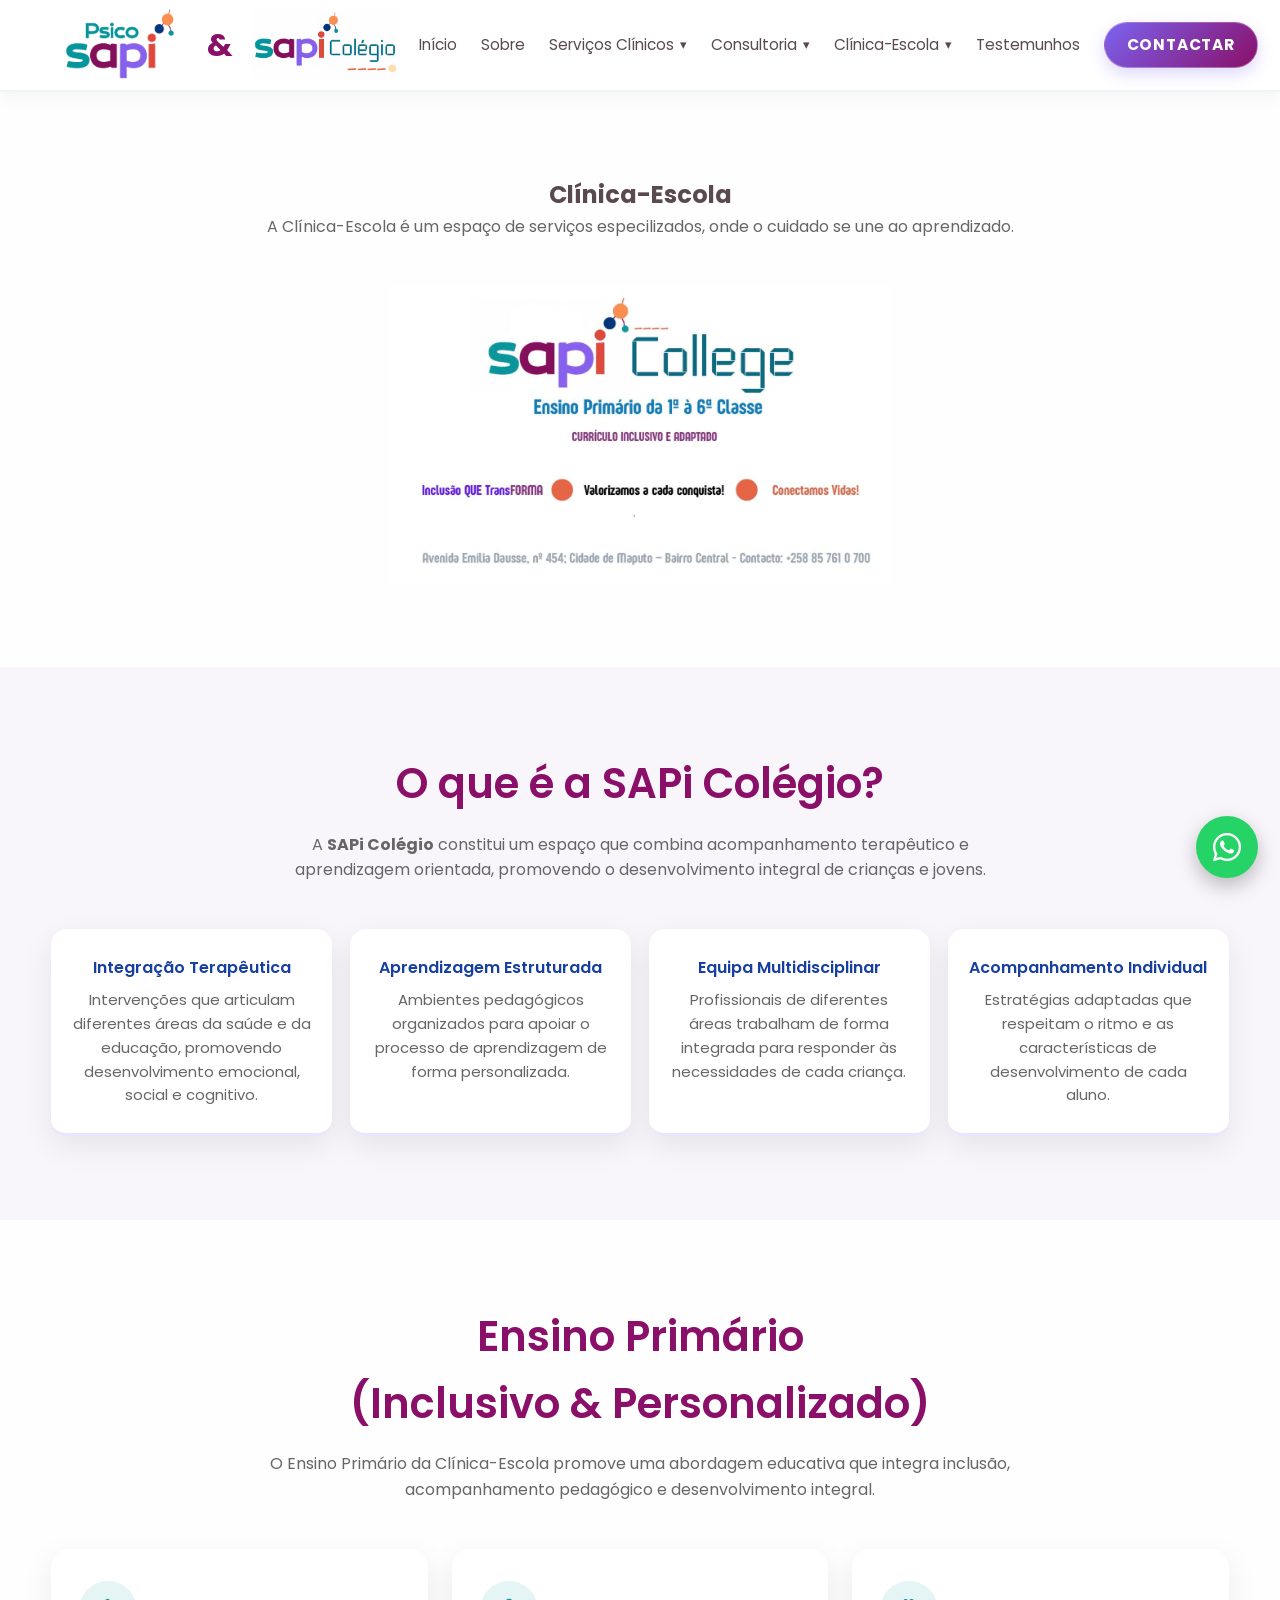
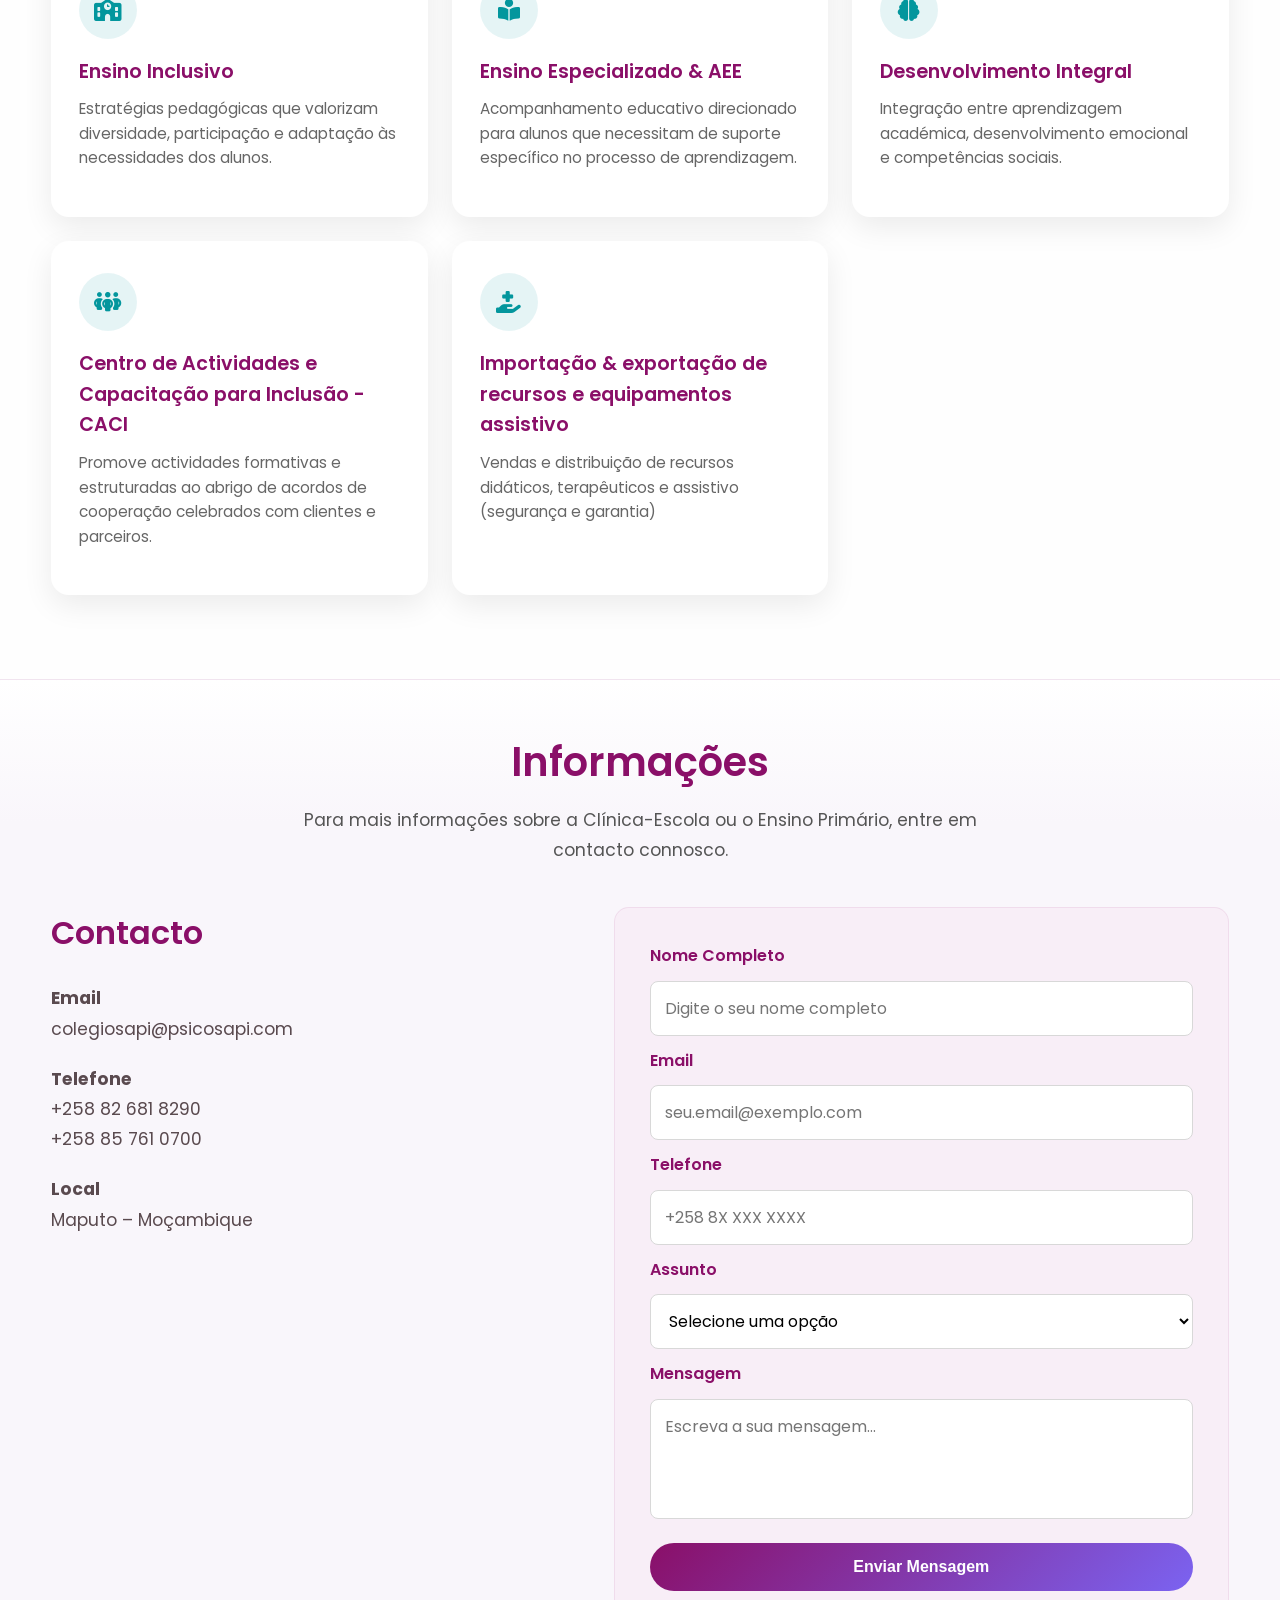
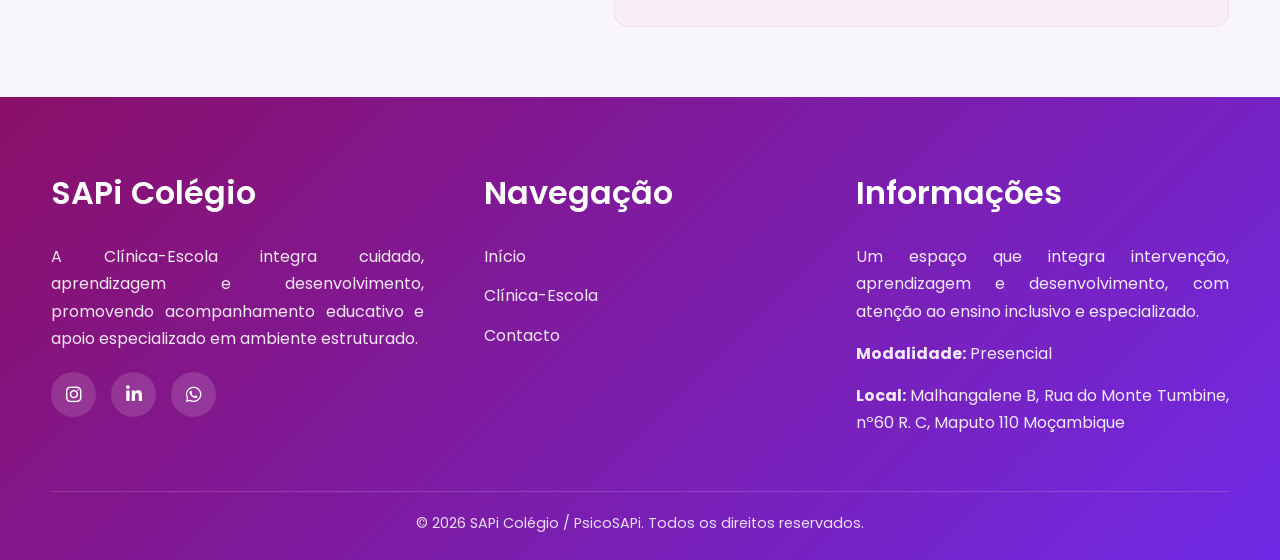
==== commit 3fa928d8: "Atualizacoes de imagens Testemunho e SapiCollgge" ====
--- a/clinica-escola.html
+++ b/clinica-escola.html
@@ -107,7 +107,7 @@
 
                 <div style="text-align:center; margin-top:40px;">
 
-                    <img src="asset/img/logo/sapicolegio.png" alt="Sapicolégio" style="max-width:200px; margin:auto;">
+                    <img src="asset/img/logo/college-logo.jpeg" alt="Sapicolégio" style="width:500px; margin:auto;">
 
                 </div>
 
--- a/css/style.css
+++ b/css/style.css
@@ -224,6 +224,190 @@
     box-shadow: 0 8px 20px rgba(0, 0, 0, 0.04);
 }
 
+.team-section .team-slider-wrapper {
+    display: grid;
+    grid-template-columns: auto 1fr auto;
+    gap: 18px;
+    align-items: center;
+    position: relative;
+}
+
+.team-slider {
+    display: flex;
+    flex-direction: column;
+    gap: 22px;
+    max-width: 760px;
+    margin: 0 auto;
+    position: relative;
+    width: 100%;
+}
+
+.team-inner {
+    max-width: 760px;
+    margin: 0 auto;
+    position: relative;
+}
+
+.team-controls {
+    display: flex;
+    gap: 12px;
+    justify-content: center;
+    margin-top: 12px;
+}
+
+.team-slider::-webkit-scrollbar {
+    display: none;
+}
+
+.team-card {
+    flex: 0 0 auto;
+    width: 100%;
+    max-width: 760px;
+    background: var(--white);
+    border-radius: var(--radius);
+    box-shadow: var(--shadow);
+    overflow: hidden;
+    display: none;
+    opacity: 0;
+    transform: translateY(10px);
+    transition: opacity 0.3s ease, transform 0.3s ease;
+    margin: 0 auto;
+}
+
+.team-card.active {
+    display: flex;
+    flex-direction: column;
+    opacity: 1;
+    transform: translateY(0);
+}
+
+.team-card img {
+    width: 100%;
+    height: auto;
+    max-height: 299px;
+    object-fit: contain;
+}
+
+.team-card-content {
+    padding: 24px;
+}
+
+.team-card-content h3 {
+    color: var(--primary);
+    margin-bottom: 10px;
+    font-size: 1.25rem;
+    font-weight: 600;
+    text-align: center;
+}
+
+.team-card-content p {
+    color: var(--muted);
+    line-height: 1.75;
+    text-align: center;
+}
+
+.slider-btn {
+    width: 52px;
+    height: 52px;
+    border-radius: 50%;
+    border: none;
+    background: var(--white);
+    box-shadow: var(--shadow);
+    display: inline-flex;
+    align-items: center;
+    justify-content: center;
+    color: var(--primary);
+    cursor: pointer;
+    transition: 0.25s ease;
+    flex-shrink: 0;
+}
+
+.slider-btn:hover:not(:disabled) {
+    transform: translateY(-2px);
+}
+
+.slider-btn:disabled {
+    opacity: 0.35;
+    cursor: not-allowed;
+    transform: none;
+}
+
+@media (max-width: 760px) {
+    .team-section .team-slider-wrapper {
+        grid-template-columns: auto 1fr auto;
+        gap: 12px;
+    }
+
+    .team-slider {
+        gap: 16px;
+    }
+
+    .team-card {
+        flex: 0 0 auto;
+        width: 100%;
+    }
+
+    .slider-btn {
+        width: 44px;
+        height: 44px;
+        padding: 0;
+        flex-shrink: 0;
+    }
+}
+
+@media (min-width: 761px) {
+    /* keep one card per view on desktop as requested */
+    .team-card {
+        flex: 0 0 100%;
+        min-width: 100%;
+    }
+
+    .team-controls {
+        position: absolute;
+        top: 50%;
+        left: -40px;
+        right: -40px;
+        display: flex;
+        justify-content: space-between;
+        transform: translateY(-50%);
+        pointer-events: none;
+    }
+
+    .team-controls .slider-btn {
+        pointer-events: auto;
+        background: var(--white);
+        z-index: 10;
+    }
+
+    .swipe-hint {
+        text-align: center;
+        color: var(--muted);
+        font-size: 0.95rem;
+        margin-top: 10px;
+    }
+
+    .team-dots {
+        display: flex;
+        gap: 8px;
+        justify-content: center;
+        margin-top: 10px;
+    }
+
+    .team-dot {
+        width: 10px;
+        height: 10px;
+        border-radius: 50%;
+        background: rgba(0,0,0,0.12);
+        border: none;
+        transition: 0.2s ease;
+    }
+
+    .team-dot.active {
+        background: var(--primary);
+        transform: scale(1.15);
+    }
+}
+
 /* SERVICES */
 #servicos {
     padding-top: 40px;
@@ -1015,6 +1199,7 @@
     color: var(--muted);
     margin-bottom: 16px;
     line-height: 1.8;
+    text-align: center;
 }
 
 .about-page-image-card {
@@ -1232,8 +1417,8 @@
 }
 
 .hero-green {
-    color: #03969d;
-    /* verde da logo */
+    color: #e65a47;
+    /* coral da logo - mais visível */
 }
 
 .hero-blue {
